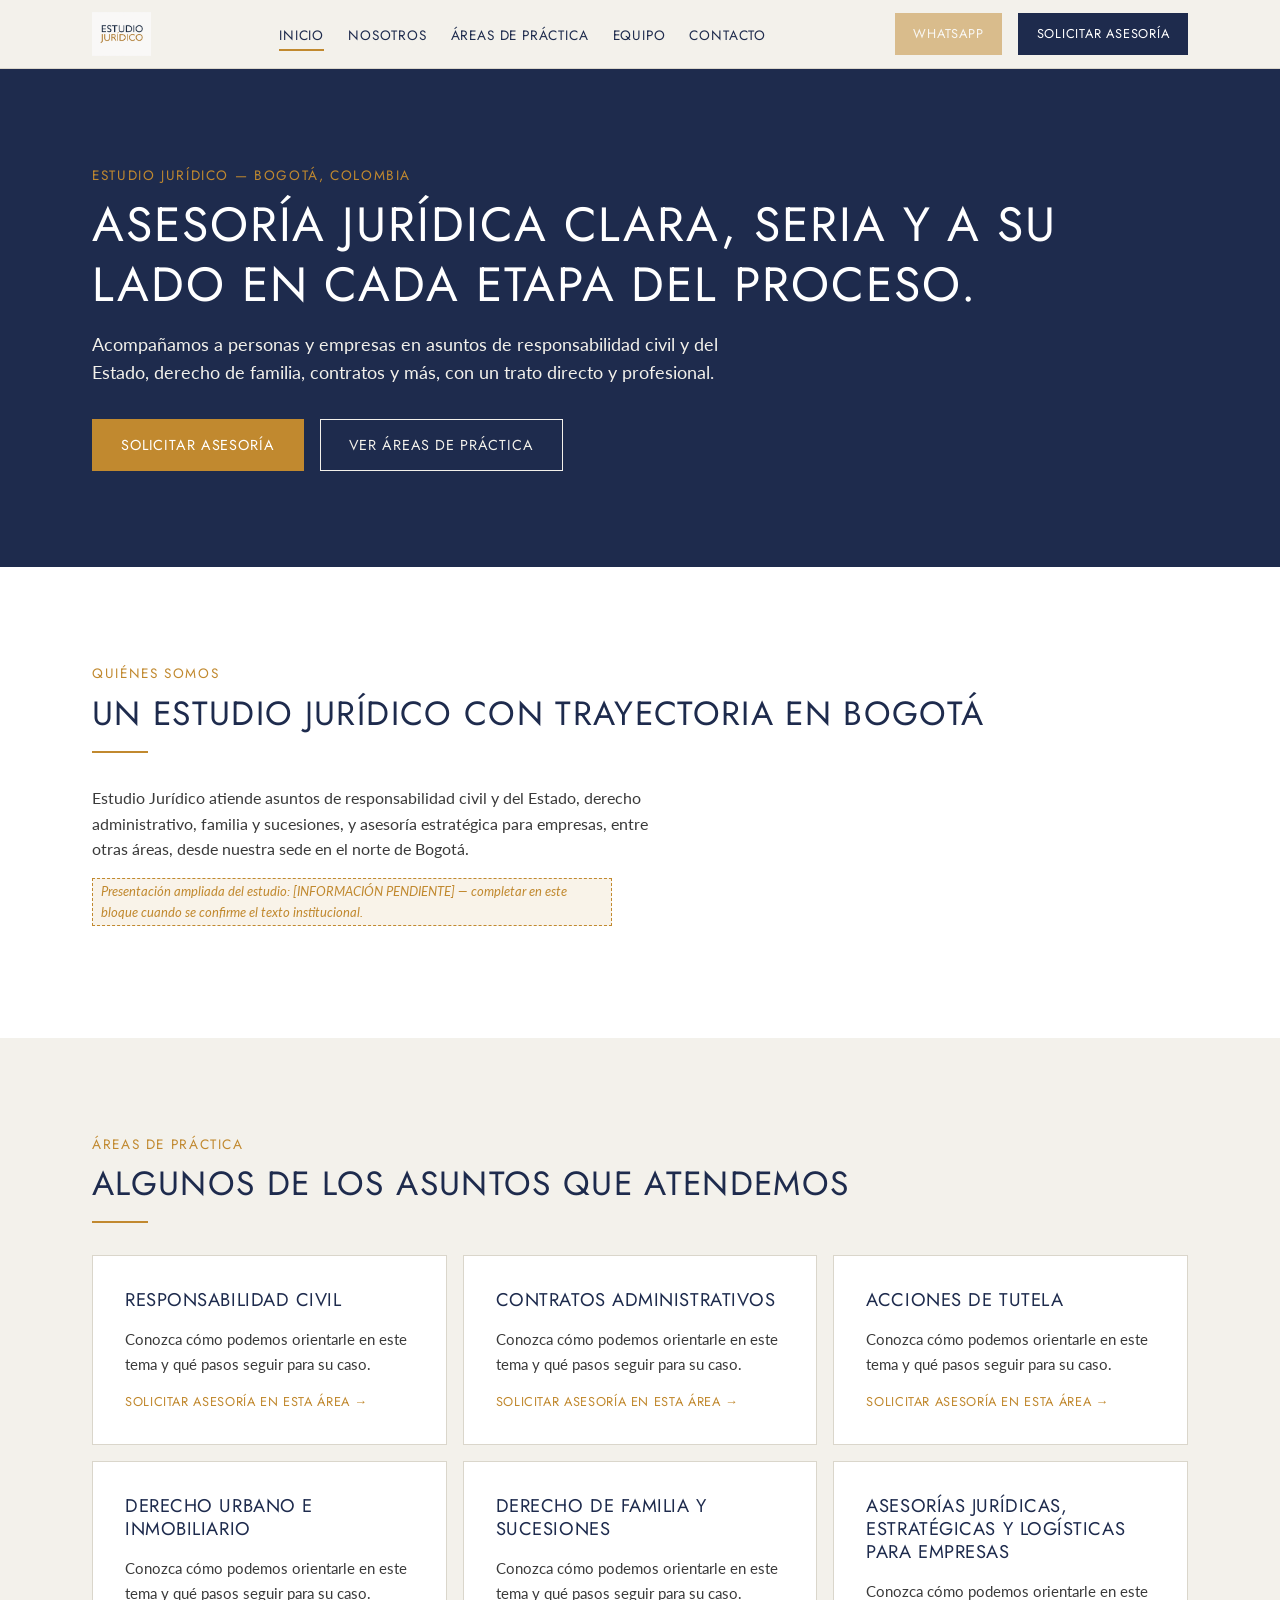
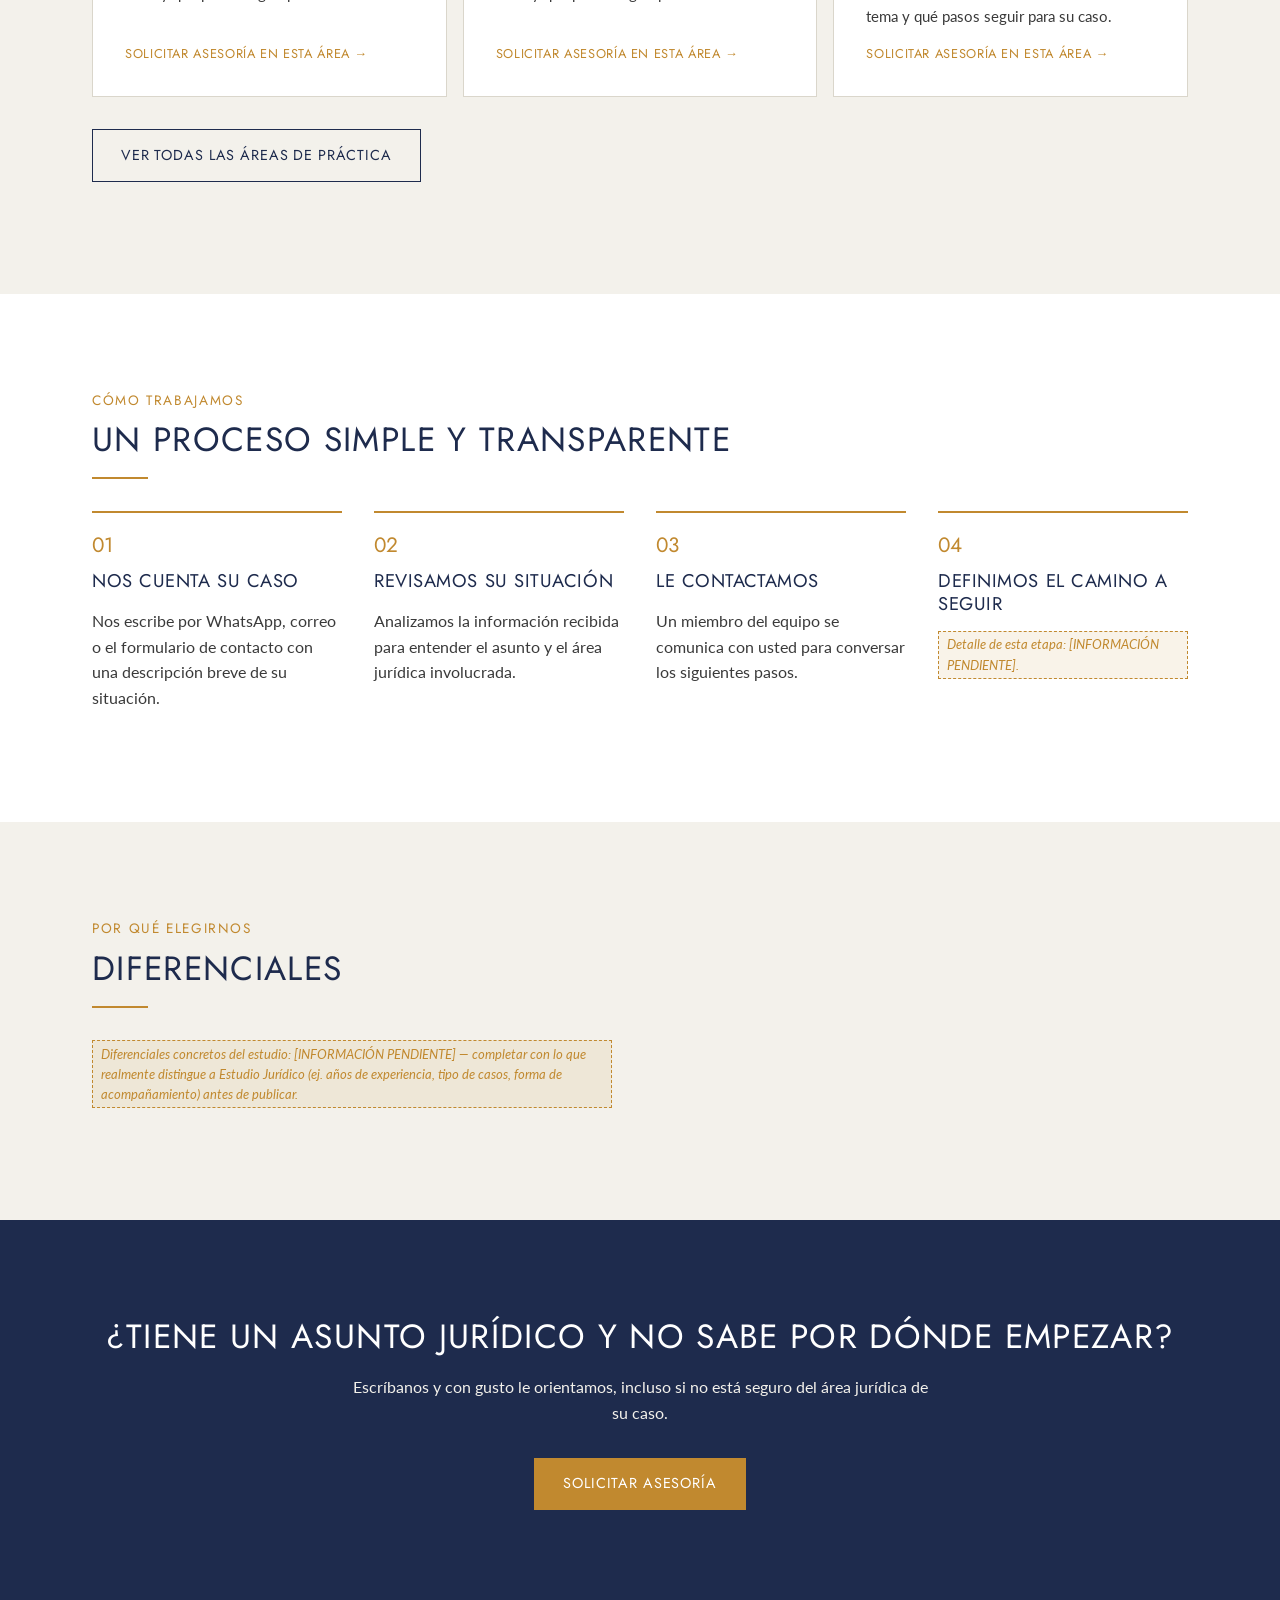
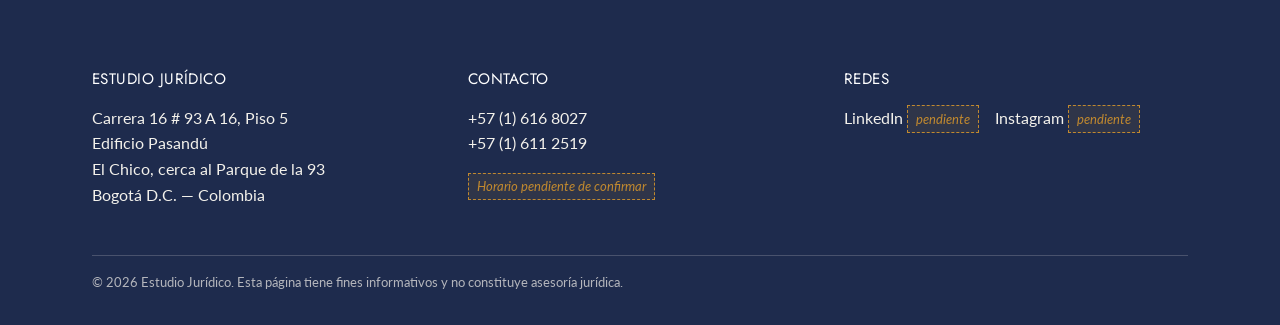
==== index.html @ 2af4c254 "Add files via upload" ====
<!doctype html>
<html lang="es">
<head>
<meta charset="UTF-8">
<meta name="viewport" content="width=device-width, initial-scale=1">
<title>Estudio Jurídico — Asesoría jurídica en Bogotá</title>
<meta name="description" content="Estudio Jurídico: asesoría jurídica seria y cercana en Bogotá. Daños y perjuicios, responsabilidad civil y del Estado, derecho de familia, contratos, tutelas y más.">
<link rel="icon" type="image/svg+xml" href="assets/img/favicon.svg">
<link rel="preconnect" href="https://fonts.googleapis.com">
<link rel="preconnect" href="https://fonts.gstatic.com" crossorigin>
<link href="https://fonts.googleapis.com/css2?family=Jost:wght@400;500&family=Lato:wght@400;700&display=swap" rel="stylesheet">
<link rel="stylesheet" href="css/styles.css">
</head>
<body>

<header id="site-header" class="site-header"></header>

<main>

  <section class="hero">
    <div class="container">
      <span class="eyebrow">Estudio Jurídico — Bogotá, Colombia</span>
      <h1>Asesoría jurídica clara, seria y a su lado en cada etapa del proceso.</h1>
      <p>Acompañamos a personas y empresas en asuntos de responsabilidad civil y del Estado, derecho de familia, contratos y más, con un trato directo y profesional.</p>
      <div class="hero-acciones">
        <a class="btn btn-ocre" href="contacto.html">Solicitar asesoría</a>
        <a class="btn btn-secundario" style="border-color:var(--marfil); color:var(--marfil);" href="areas-de-practica.html">Ver áreas de práctica</a>
      </div>
    </div>
  </section>

  <section class="section-blanco">
    <div class="container">
      <span class="eyebrow">Quiénes somos</span>
      <h2>Un estudio jurídico con trayectoria en Bogotá</h2>
      <hr class="rule">
      <p>Estudio Jurídico atiende asuntos de responsabilidad civil y del Estado, derecho administrativo, familia y sucesiones, y asesoría estratégica para empresas, entre otras áreas, desde nuestra sede en el norte de Bogotá.</p>
      <p class="pendiente">Presentación ampliada del estudio: [INFORMACIÓN PENDIENTE] — completar en este bloque cuando se confirme el texto institucional.</p>
    </div>
  </section>

  <section class="section-marfil">
    <div class="container">
      <span class="eyebrow">Áreas de práctica</span>
      <h2>Algunos de los asuntos que atendemos</h2>
      <hr class="rule">
      <div class="grid-areas" id="areas-destacadas-grid"></div>
      <p class="mt-md"><a class="btn btn-secundario" href="areas-de-practica.html">Ver todas las áreas de práctica</a></p>
    </div>
  </section>

  <section class="section-blanco">
    <div class="container">
      <span class="eyebrow">Cómo trabajamos</span>
      <h2>Un proceso simple y transparente</h2>
      <hr class="rule">
      <div class="pasos">
        <div class="paso">
          <span class="paso-numero">01</span>
          <h3>Nos cuenta su caso</h3>
          <p>Nos escribe por WhatsApp, correo o el formulario de contacto con una descripción breve de su situación.</p>
        </div>
        <div class="paso">
          <span class="paso-numero">02</span>
          <h3>Revisamos su situación</h3>
          <p>Analizamos la información recibida para entender el asunto y el área jurídica involucrada.</p>
        </div>
        <div class="paso">
          <span class="paso-numero">03</span>
          <h3>Le contactamos</h3>
          <p>Un miembro del equipo se comunica con usted para conversar los siguientes pasos.</p>
        </div>
        <div class="paso">
          <span class="paso-numero">04</span>
          <h3>Definimos el camino a seguir</h3>
          <p class="pendiente">Detalle de esta etapa: [INFORMACIÓN PENDIENTE].</p>
        </div>
      </div>
    </div>
  </section>

  <section class="section-marfil">
    <div class="container">
      <span class="eyebrow">Por qué elegirnos</span>
      <h2>Diferenciales</h2>
      <hr class="rule">
      <p class="pendiente">Diferenciales concretos del estudio: [INFORMACIÓN PENDIENTE] — completar con lo que realmente distingue a Estudio Jurídico (ej. años de experiencia, tipo de casos, forma de acompañamiento) antes de publicar.</p>
    </div>
  </section>

  <section class="section-navy utilidad-centro">
    <div class="container">
      <h2>¿Tiene un asunto jurídico y no sabe por dónde empezar?</h2>
      <p style="margin:0 auto var(--space-md);">Escríbanos y con gusto le orientamos, incluso si no está seguro del área jurídica de su caso.</p>
      <a class="btn btn-ocre" href="contacto.html">Solicitar asesoría</a>
    </div>
  </section>

</main>

<footer id="site-footer" class="site-footer"></footer>
<div id="whatsapp-flotante"></div>

<script src="js/data/site.js"></script>
<script src="js/data/areas.js"></script>
<script src="js/data/equipo.js"></script>
<script src="js/data/contacto.js"></script>
<script src="js/main.js"></script>
</body>
</html>
---- css/styles.css ----
/* Estudio Jurídico — sistema de estilos v1 */

:root {
  --navy: #1E2B4D;
  --ocre: #C1892F;
  --marfil: #F3F1EB;
  --blanco: #FFFFFF;
  --gris-texto: #3A3A3A;
  --gris-borde: #DAD6CB;

  --fuente-titulos: 'Jost', 'Century Gothic', sans-serif;
  --fuente-cuerpo: 'Lato', 'Segoe UI', sans-serif;

  --max-width: 1160px;
  --space-xs: 0.5rem;
  --space-sm: 1rem;
  --space-md: 2rem;
  --space-lg: 4rem;
  --space-xl: 6rem;
}

* {
  box-sizing: border-box;
}

html {
  scroll-behavior: smooth;
}

body {
  margin: 0;
  background: var(--marfil);
  color: var(--gris-texto);
  font-family: var(--fuente-cuerpo);
  font-size: 1rem;
  line-height: 1.6;
  -webkit-font-smoothing: antialiased;
}

img {
  max-width: 100%;
  display: block;
}

a {
  color: inherit;
}

h1, h2, h3, h4 {
  font-family: var(--fuente-titulos);
  font-weight: 400;
  color: var(--navy);
  text-transform: uppercase;
  letter-spacing: 0.04em;
  line-height: 1.25;
  margin: 0 0 var(--space-sm);
}

h1 { font-size: clamp(1.9rem, 4vw, 3rem); }
h2 { font-size: clamp(1.5rem, 3vw, 2.1rem); }
h3 { font-size: 1.15rem; letter-spacing: 0.03em; }

p {
  margin: 0 0 var(--space-sm);
  max-width: 65ch;
}

.container {
  max-width: var(--max-width);
  margin: 0 auto;
  padding: 0 var(--space-md);
}

section {
  padding: var(--space-xl) 0;
}

.section-marfil { background: var(--marfil); }
.section-blanco { background: var(--blanco); }
.section-navy {
  background: var(--navy);
  color: var(--marfil);
}
.section-navy h1, .section-navy h2, .section-navy h3 {
  color: var(--blanco);
}

.eyebrow {
  font-family: var(--fuente-titulos);
  text-transform: uppercase;
  letter-spacing: 0.12em;
  color: var(--ocre);
  font-size: 0.85rem;
  margin: 0 0 var(--space-xs);
  display: block;
}

.rule {
  width: 56px;
  height: 2px;
  background: var(--ocre);
  border: none;
  margin: var(--space-sm) 0 var(--space-md);
}

/* Botones */

.btn {
  display: inline-flex;
  align-items: center;
  justify-content: center;
  gap: 0.5rem;
  padding: 0.85rem 1.75rem;
  font-family: var(--fuente-titulos);
  text-transform: uppercase;
  letter-spacing: 0.06em;
  font-size: 0.9rem;
  text-decoration: none;
  border: 1px solid transparent;
  cursor: pointer;
  transition: background-color 0.15s ease, color 0.15s ease, border-color 0.15s ease;
}

.btn-primario {
  background: var(--navy);
  color: var(--blanco);
  border-color: var(--navy);
}
.btn-primario:hover { background: #16203a; }

.btn-secundario {
  background: transparent;
  color: var(--navy);
  border-color: var(--navy);
}
.btn-secundario:hover { background: var(--navy); color: var(--blanco); }

.btn-ocre {
  background: var(--ocre);
  color: var(--blanco);
  border-color: var(--ocre);
}
.btn-ocre:hover { background: #a8741f; }

.btn-whatsapp {
  background: var(--ocre);
  color: var(--blanco);
  border-color: var(--ocre);
}
.btn-whatsapp:hover { background: #a8741f; }

.btn[aria-disabled="true"] {
  opacity: 0.5;
  cursor: not-allowed;
  pointer-events: none;
}

.btn-block { width: 100%; }

.btn-compacto {
  padding: 0.6rem 1.1rem;
  font-size: 0.8rem;
}

/* Header */

.site-header {
  position: sticky;
  top: 0;
  z-index: 50;
  background: var(--marfil);
  border-bottom: 1px solid var(--gris-borde);
}

.site-header .container {
  display: flex;
  align-items: center;
  justify-content: space-between;
  padding-top: 0.75rem;
  padding-bottom: 0.75rem;
}

.site-header .logo-link {
  display: flex;
  align-items: center;
  flex-shrink: 0;
}

.site-header .logo-link img {
  height: 44px;
  width: auto;
}

.nav-desktop {
  display: none;
}

.nav-desktop ul {
  list-style: none;
  display: flex;
  gap: 1.5rem;
  margin: 0;
  padding: 0;
  white-space: nowrap;
}

.nav-desktop a {
  font-family: var(--fuente-titulos);
  text-transform: uppercase;
  font-size: 0.85rem;
  letter-spacing: 0.06em;
  text-decoration: none;
  color: var(--navy);
  padding-bottom: 4px;
  border-bottom: 2px solid transparent;
}

.nav-desktop a:hover,
.nav-desktop a[aria-current="page"] {
  border-bottom-color: var(--ocre);
}

.nav-actions {
  display: none;
  align-items: center;
  gap: var(--space-sm);
  flex-shrink: 0;
}

.nav-toggle {
  background: none;
  border: 1px solid var(--navy);
  padding: 0.5rem 0.7rem;
  cursor: pointer;
  line-height: 1;
}
.nav-toggle span,
.nav-toggle span::before,
.nav-toggle span::after {
  content: "";
  display: block;
  width: 20px;
  height: 2px;
  background: var(--navy);
  position: relative;
}
.nav-toggle span::before { top: -6px; }
.nav-toggle span::after { top: 4px; }

.nav-mobile {
  display: none;
  flex-direction: column;
  background: var(--marfil);
  border-top: 1px solid var(--gris-borde);
  border-bottom: 1px solid var(--gris-borde);
}
.nav-mobile.abierto { display: flex; }
.nav-mobile ul {
  list-style: none;
  margin: 0;
  padding: var(--space-sm) var(--space-md);
  display: flex;
  flex-direction: column;
  gap: var(--space-sm);
}
.nav-mobile a {
  font-family: var(--fuente-titulos);
  text-transform: uppercase;
  letter-spacing: 0.06em;
  text-decoration: none;
  color: var(--navy);
}

.nav-mobile a.btn-primario {
  color: var(--blanco);
}
.nav-mobile .nav-mobile-cta {
  padding: var(--space-sm) var(--space-md) var(--space-md);
}

@media (min-width: 900px) {
  .nav-desktop { display: block; }
  .nav-actions { display: flex; }
  .nav-toggle { display: none; }
  .nav-mobile { display: none !important; }
}

/* Hero */

.hero {
  background: var(--navy);
  color: var(--marfil);
  padding: var(--space-xl) 0;
}

.hero .eyebrow { color: var(--ocre); }
.hero h1 { color: var(--blanco); }
.hero p { color: var(--marfil); font-size: 1.1rem; }

.hero-acciones {
  display: flex;
  flex-wrap: wrap;
  gap: var(--space-sm);
  margin-top: var(--space-md);
}

/* Tarjetas de área */

.grid-areas {
  display: grid;
  grid-template-columns: 1fr;
  gap: var(--space-sm);
}

@media (min-width: 640px) {
  .grid-areas { grid-template-columns: repeat(2, 1fr); }
}
@media (min-width: 960px) {
  .grid-areas { grid-template-columns: repeat(3, 1fr); }
}

.tarjeta-area {
  background: var(--blanco);
  border: 1px solid var(--gris-borde);
  padding: var(--space-md);
  display: flex;
  flex-direction: column;
  gap: var(--space-sm);
  text-decoration: none;
  color: inherit;
}

.tarjeta-area h3 {
  margin: 0;
}

.tarjeta-area p {
  margin: 0;
  font-size: 0.95rem;
  color: var(--gris-texto);
}

.tarjeta-area .tarjeta-link {
  font-family: var(--fuente-titulos);
  text-transform: uppercase;
  font-size: 0.8rem;
  letter-spacing: 0.05em;
  color: var(--ocre);
  margin-top: auto;
}

/* Equipo */

.grid-equipo {
  display: grid;
  grid-template-columns: 1fr;
  gap: var(--space-md);
}

@media (min-width: 640px) {
  .grid-equipo { grid-template-columns: repeat(2, 1fr); }
}

.tarjeta-persona {
  background: var(--blanco);
  border: 1px solid var(--gris-borde);
  padding: var(--space-md);
  display: flex;
  flex-direction: column;
  gap: 0.35rem;
  align-items: flex-start;
}

.tarjeta-persona .foto-placeholder {
  width: 96px;
  height: 96px;
  background: var(--marfil);
  border: 1px solid var(--gris-borde);
  display: flex;
  align-items: center;
  justify-content: center;
  font-family: var(--fuente-titulos);
  color: var(--navy);
  margin-bottom: var(--space-sm);
}

.tarjeta-persona h3 {
  margin-bottom: 0.25rem;
}

.tarjeta-persona .cargo {
  font-size: 0.85rem;
  color: var(--ocre);
  text-transform: uppercase;
  letter-spacing: 0.05em;
  margin-bottom: var(--space-sm);
  display: block;
}

.tarjeta-persona a.correo {
  font-size: 0.9rem;
  word-break: break-all;
}

/* Pendiente marker */

.pendiente {
  display: inline-block;
  font-size: 0.8rem;
  font-family: var(--fuente-cuerpo);
  font-style: italic;
  color: var(--ocre);
  background: rgba(193, 137, 47, 0.1);
  border: 1px dashed var(--ocre);
  padding: 0.15rem 0.5rem;
}

/* Contraste del marcador "pendiente" sobre botones de color sólido */
.btn .pendiente {
  color: var(--blanco);
  background: rgba(255, 255, 255, 0.2);
  border-color: rgba(255, 255, 255, 0.7);
}

/* Listas con marca */

.lista-marcada {
  list-style: none;
  margin: 0;
  padding: 0;
}
.lista-marcada li {
  position: relative;
  padding-left: 1.4rem;
  margin-bottom: 0.6rem;
}
.lista-marcada li::before {
  content: "";
  position: absolute;
  left: 0;
  top: 0.5em;
  width: 8px;
  height: 2px;
  background: var(--ocre);
}

/* Pasos de forma de trabajo */

.pasos {
  display: grid;
  grid-template-columns: 1fr;
  gap: var(--space-md);
  counter-reset: paso;
}
@media (min-width: 760px) {
  .pasos { grid-template-columns: repeat(4, 1fr); }
}
.paso {
  border-top: 2px solid var(--ocre);
  padding-top: var(--space-sm);
}
.paso .paso-numero {
  font-family: var(--fuente-titulos);
  color: var(--ocre);
  font-size: 1.3rem;
  display: block;
  margin-bottom: 0.4rem;
}

/* Imagen de oficina */

.imagen-oficina {
  width: 100%;
  height: auto;
  border: 1px solid var(--gris-borde);
}

/* Contacto */

.contacto-grid {
  display: grid;
  grid-template-columns: 1fr;
  gap: var(--space-lg);
}
@media (min-width: 900px) {
  .contacto-grid { grid-template-columns: 1fr 1fr; }
}

.contacto-directo-lista {
  list-style: none;
  margin: 0 0 var(--space-md);
  padding: 0;
  display: flex;
  flex-direction: column;
  gap: var(--space-sm);
}

.contacto-directo-item {
  display: flex;
  flex-direction: column;
  border: 1px solid var(--gris-borde);
  background: var(--blanco);
  padding: var(--space-sm) var(--space-md);
}

.contacto-directo-item .label {
  font-family: var(--fuente-titulos);
  text-transform: uppercase;
  font-size: 0.75rem;
  letter-spacing: 0.06em;
  color: var(--ocre);
  margin-bottom: 0.25rem;
}

.contacto-directo-item a {
  text-decoration: none;
  font-size: 1rem;
}
.contacto-directo-item a:hover { text-decoration: underline; }

.aviso-legal {
  background: var(--blanco);
  border-left: 3px solid var(--ocre);
  padding: var(--space-sm) var(--space-md);
  font-size: 0.9rem;
  margin: var(--space-md) 0;
}

.aviso-horario {
  background: rgba(30, 43, 77, 0.06);
  border-left: 3px solid var(--navy);
  padding: var(--space-sm) var(--space-md);
  font-size: 0.9rem;
  margin-bottom: var(--space-md);
}

/* Formulario */

.form-campo {
  margin-bottom: var(--space-md);
  display: flex;
  flex-direction: column;
  gap: 0.4rem;
}

.form-campo label {
  font-family: var(--fuente-titulos);
  text-transform: uppercase;
  font-size: 0.8rem;
  letter-spacing: 0.05em;
  color: var(--navy);
}

.form-campo input,
.form-campo select,
.form-campo textarea {
  font-family: var(--fuente-cuerpo);
  font-size: 1rem;
  padding: 0.7rem 0.85rem;
  border: 1px solid var(--gris-borde);
  background: var(--blanco);
  color: var(--gris-texto);
}

.form-campo input:focus,
.form-campo select:focus,
.form-campo textarea:focus {
  outline: 2px solid var(--navy);
  outline-offset: 1px;
}

.form-campo textarea {
  resize: vertical;
  min-height: 110px;
}

.form-error {
  color: #a3312a;
  font-size: 0.85rem;
  display: none;
}
.form-campo.con-error input,
.form-campo.con-error select,
.form-campo.con-error textarea {
  border-color: #a3312a;
}
.form-campo.con-error .form-error {
  display: block;
}

.form-mensaje {
  padding: var(--space-sm) var(--space-md);
  border: 1px solid transparent;
  margin-top: var(--space-md);
  display: none;
}
.form-mensaje.visible { display: block; }
.form-mensaje.exito {
  background: rgba(30, 43, 77, 0.08);
  border-color: var(--navy);
}
.form-mensaje.error {
  background: rgba(163, 49, 42, 0.08);
  border-color: #a3312a;
}
.form-mensaje .form-mensaje-acciones {
  display: flex;
  flex-wrap: wrap;
  gap: var(--space-sm);
  margin-top: var(--space-sm);
}

/* Footer */

.site-footer {
  background: var(--navy);
  color: var(--marfil);
  padding: var(--space-lg) 0 var(--space-md);
}

.footer-grid {
  display: grid;
  grid-template-columns: 1fr;
  gap: var(--space-md);
  margin-bottom: var(--space-md);
}
@media (min-width: 760px) {
  .footer-grid { grid-template-columns: repeat(3, 1fr); }
}

.site-footer h3 {
  color: var(--blanco);
  font-size: 0.95rem;
}

.site-footer a {
  color: var(--marfil);
  text-decoration: none;
}
.site-footer a:hover { color: var(--ocre); }

.footer-redes {
  display: flex;
  gap: var(--space-sm);
  list-style: none;
  padding: 0;
  margin: 0;
}

.footer-legal {
  border-top: 1px solid rgba(243, 241, 235, 0.2);
  padding-top: var(--space-sm);
  font-size: 0.8rem;
  color: rgba(243, 241, 235, 0.7);
}

/* WhatsApp flotante */

.whatsapp-flotante {
  position: fixed;
  right: 1.25rem;
  bottom: 1.25rem;
  z-index: 60;
  background: var(--ocre);
  color: var(--blanco);
  width: 56px;
  height: 56px;
  display: flex;
  align-items: center;
  justify-content: center;
  text-decoration: none;
  border: 1px solid var(--ocre);
  box-shadow: 0 2px 6px rgba(0,0,0,0.15);
}

.utilidad-centro { text-align: center; }
.utilidad-centro p { margin-left: auto; margin-right: auto; }

.mt-md { margin-top: var(--space-md); }
.mb-0 { margin-bottom: 0; }
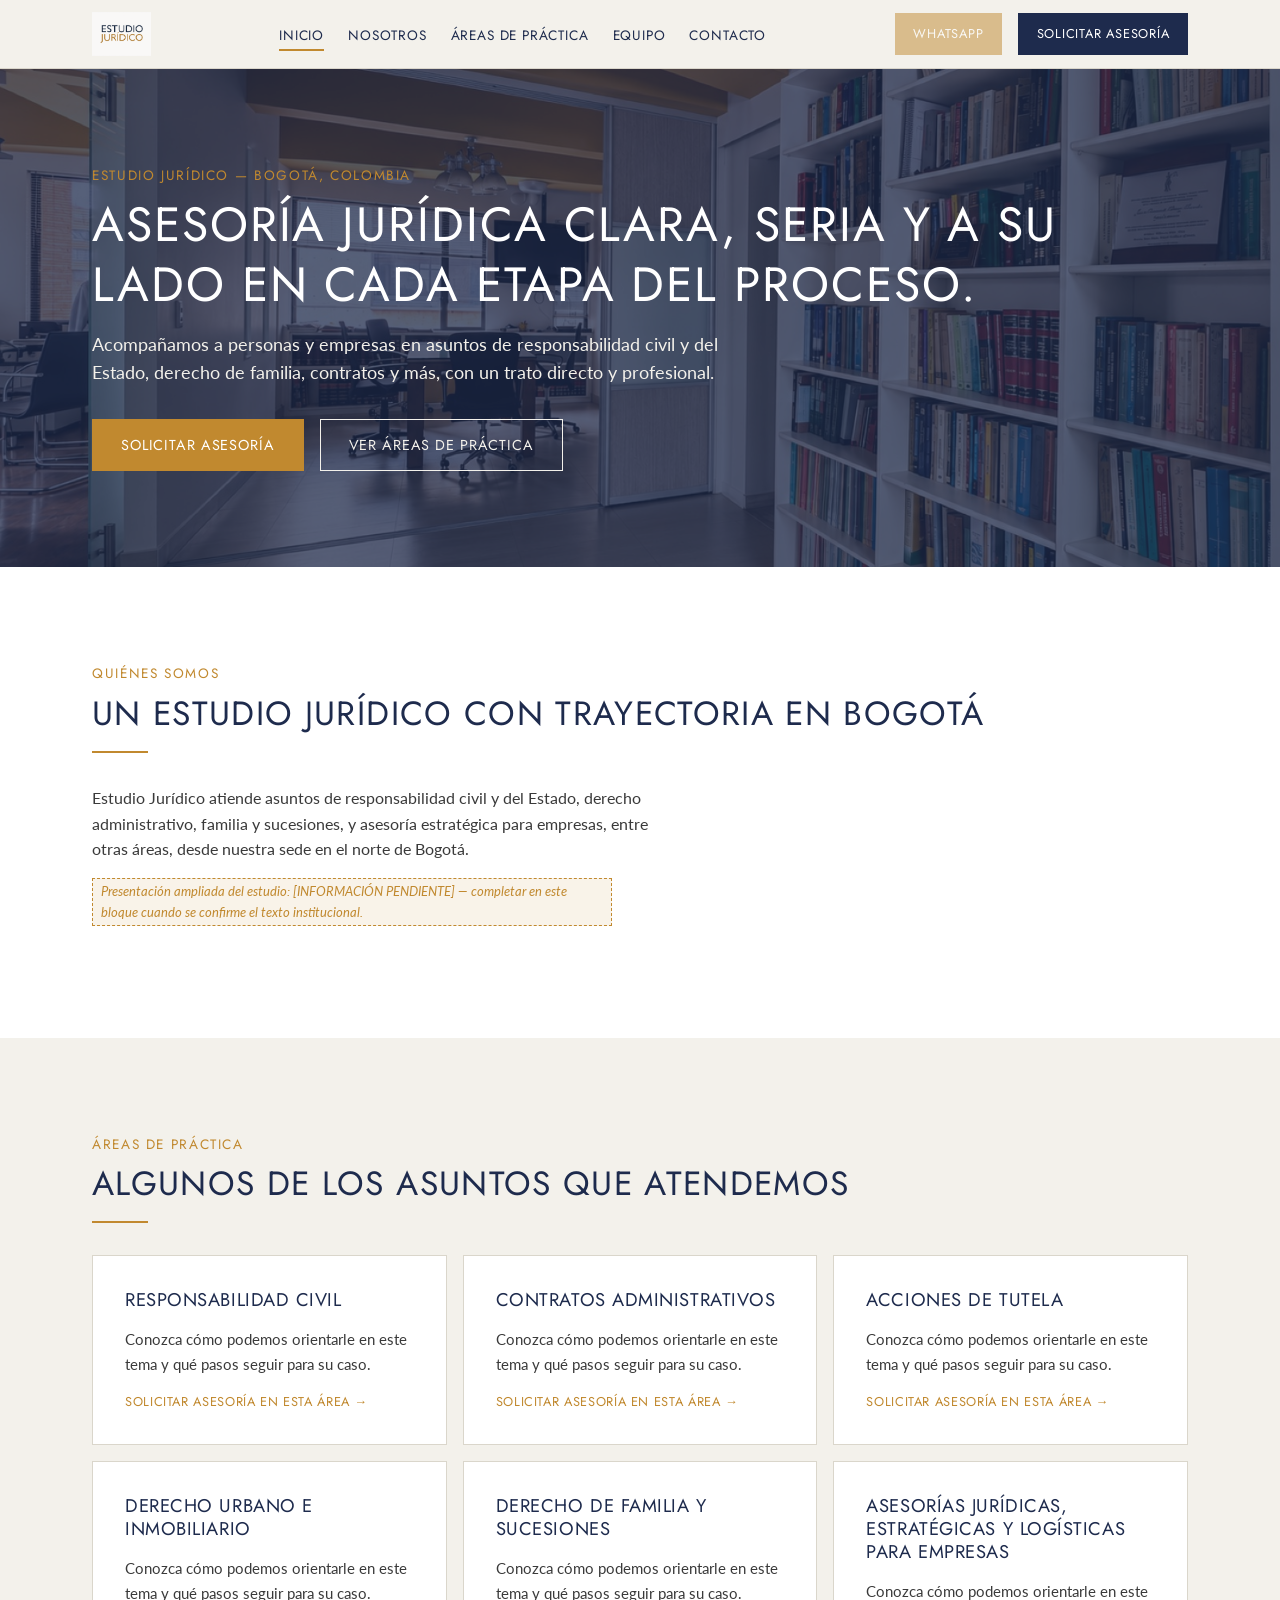
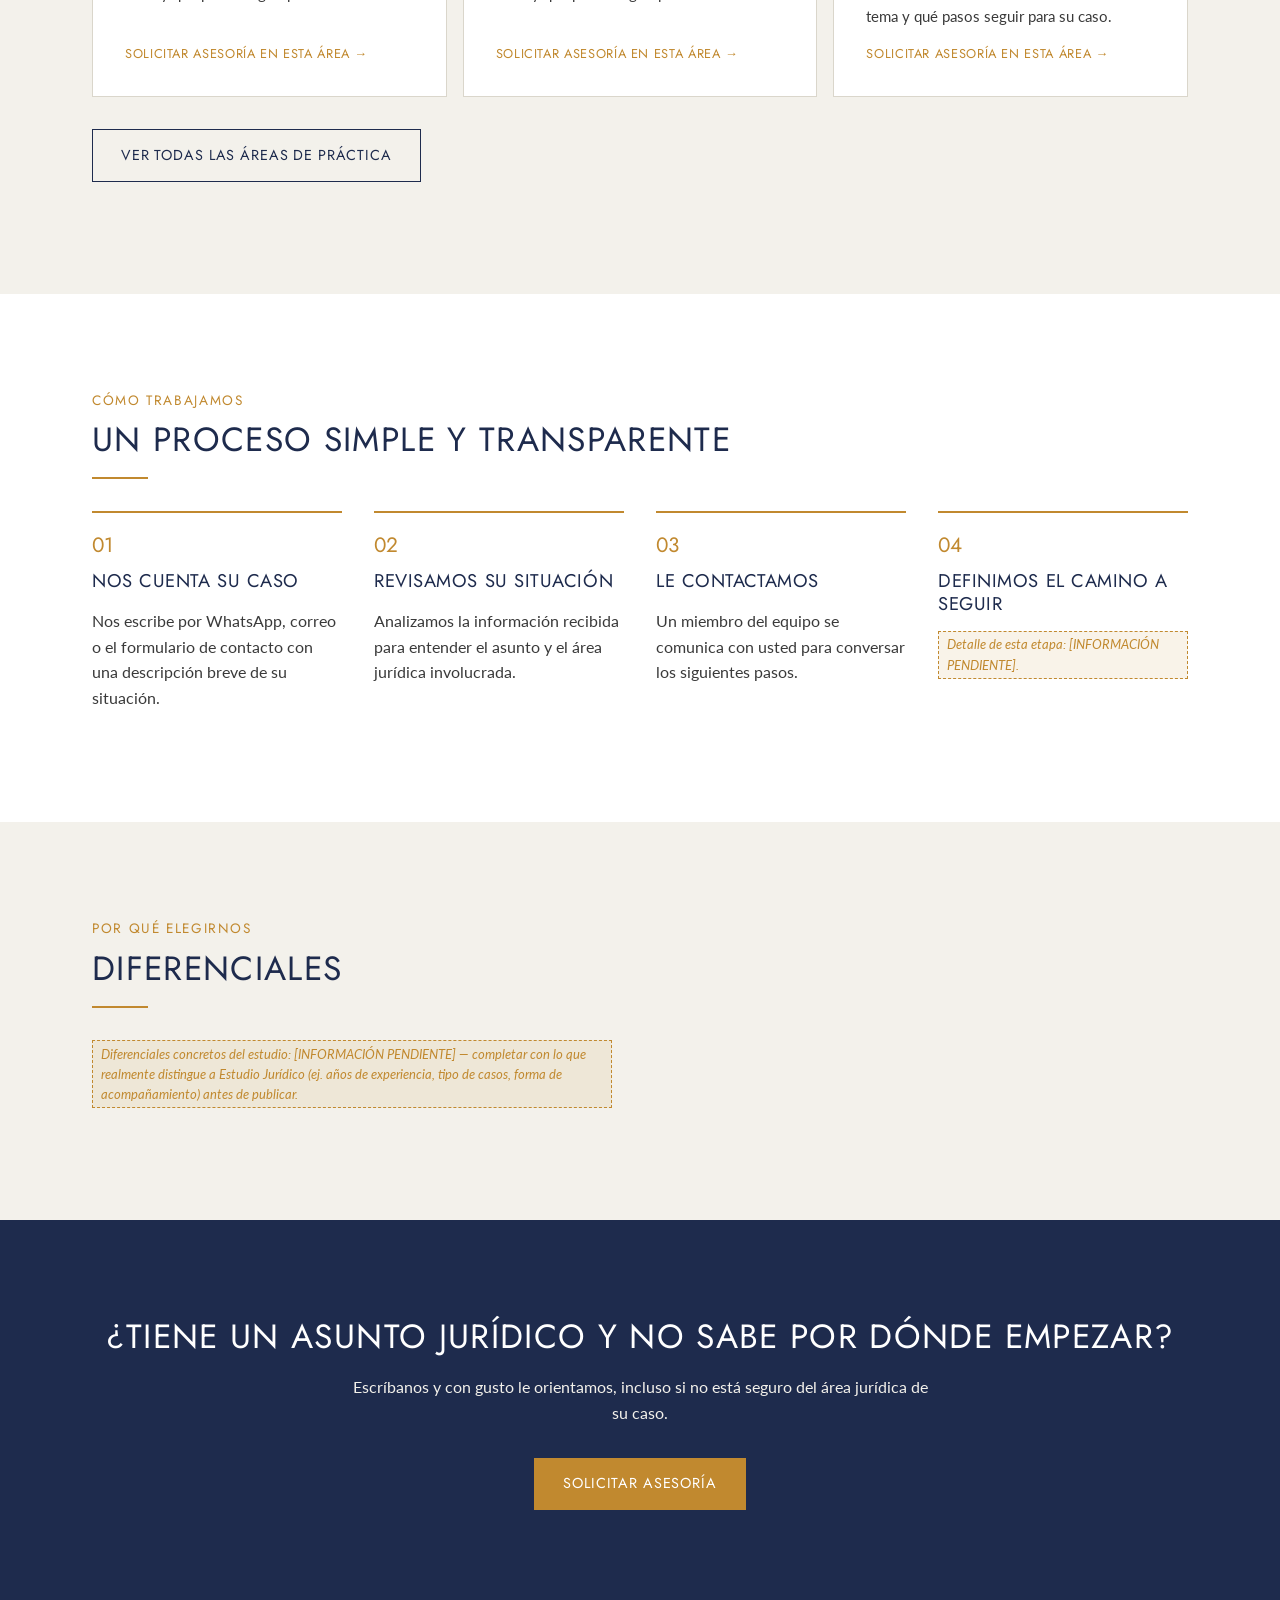
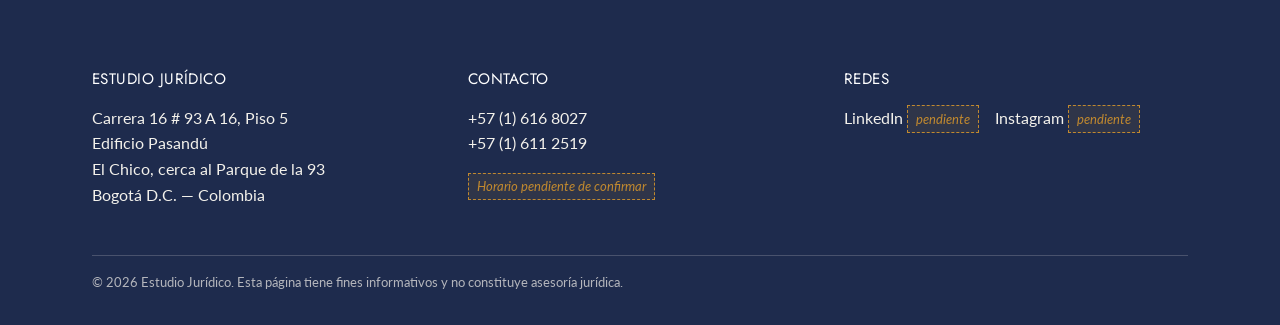
==== commit 275af4f3: "Add files via upload" ====
--- a/index.html
+++ b/index.html
@@ -18,6 +18,7 @@
 <main>
 
   <section class="hero">
+    <img src="assets/img/oficina.jpg" alt="" class="hero-imagen-fondo" aria-hidden="true">
     <div class="container">
       <span class="eyebrow">Estudio Jurídico — Bogotá, Colombia</span>
       <h1>Asesoría jurídica clara, seria y a su lado en cada etapa del proceso.</h1>
--- a/css/styles.css
+++ b/css/styles.css
@@ -288,9 +288,24 @@
 /* Hero */
 
 .hero {
+  position: relative;
   background: var(--navy);
   color: var(--marfil);
   padding: var(--space-xl) 0;
+  overflow: hidden;
+}
+
+.hero-imagen-fondo {
+  position: absolute;
+  inset: 0;
+  width: 100%;
+  height: 100%;
+  object-fit: cover;
+  opacity: 0.25;
+}
+
+.hero .container {
+  position: relative;
 }
 
 .hero .eyebrow { color: var(--ocre); }
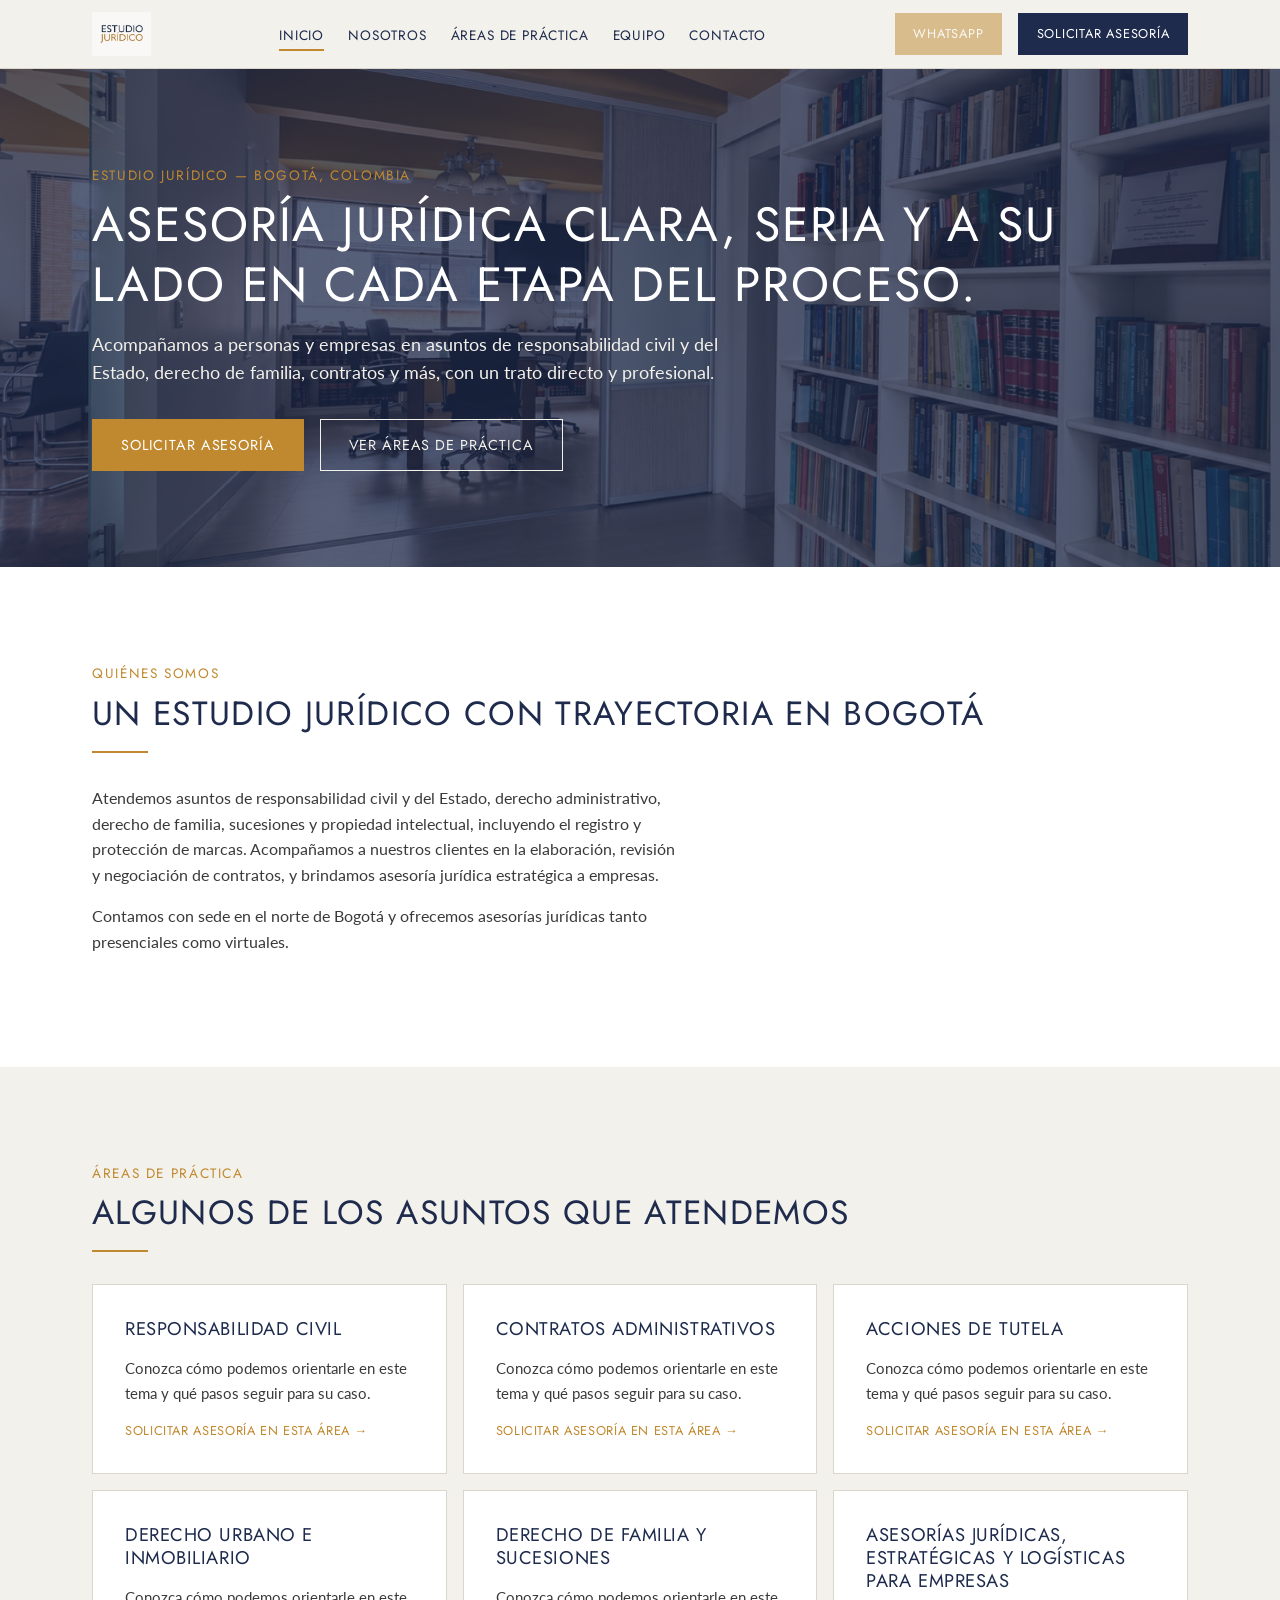
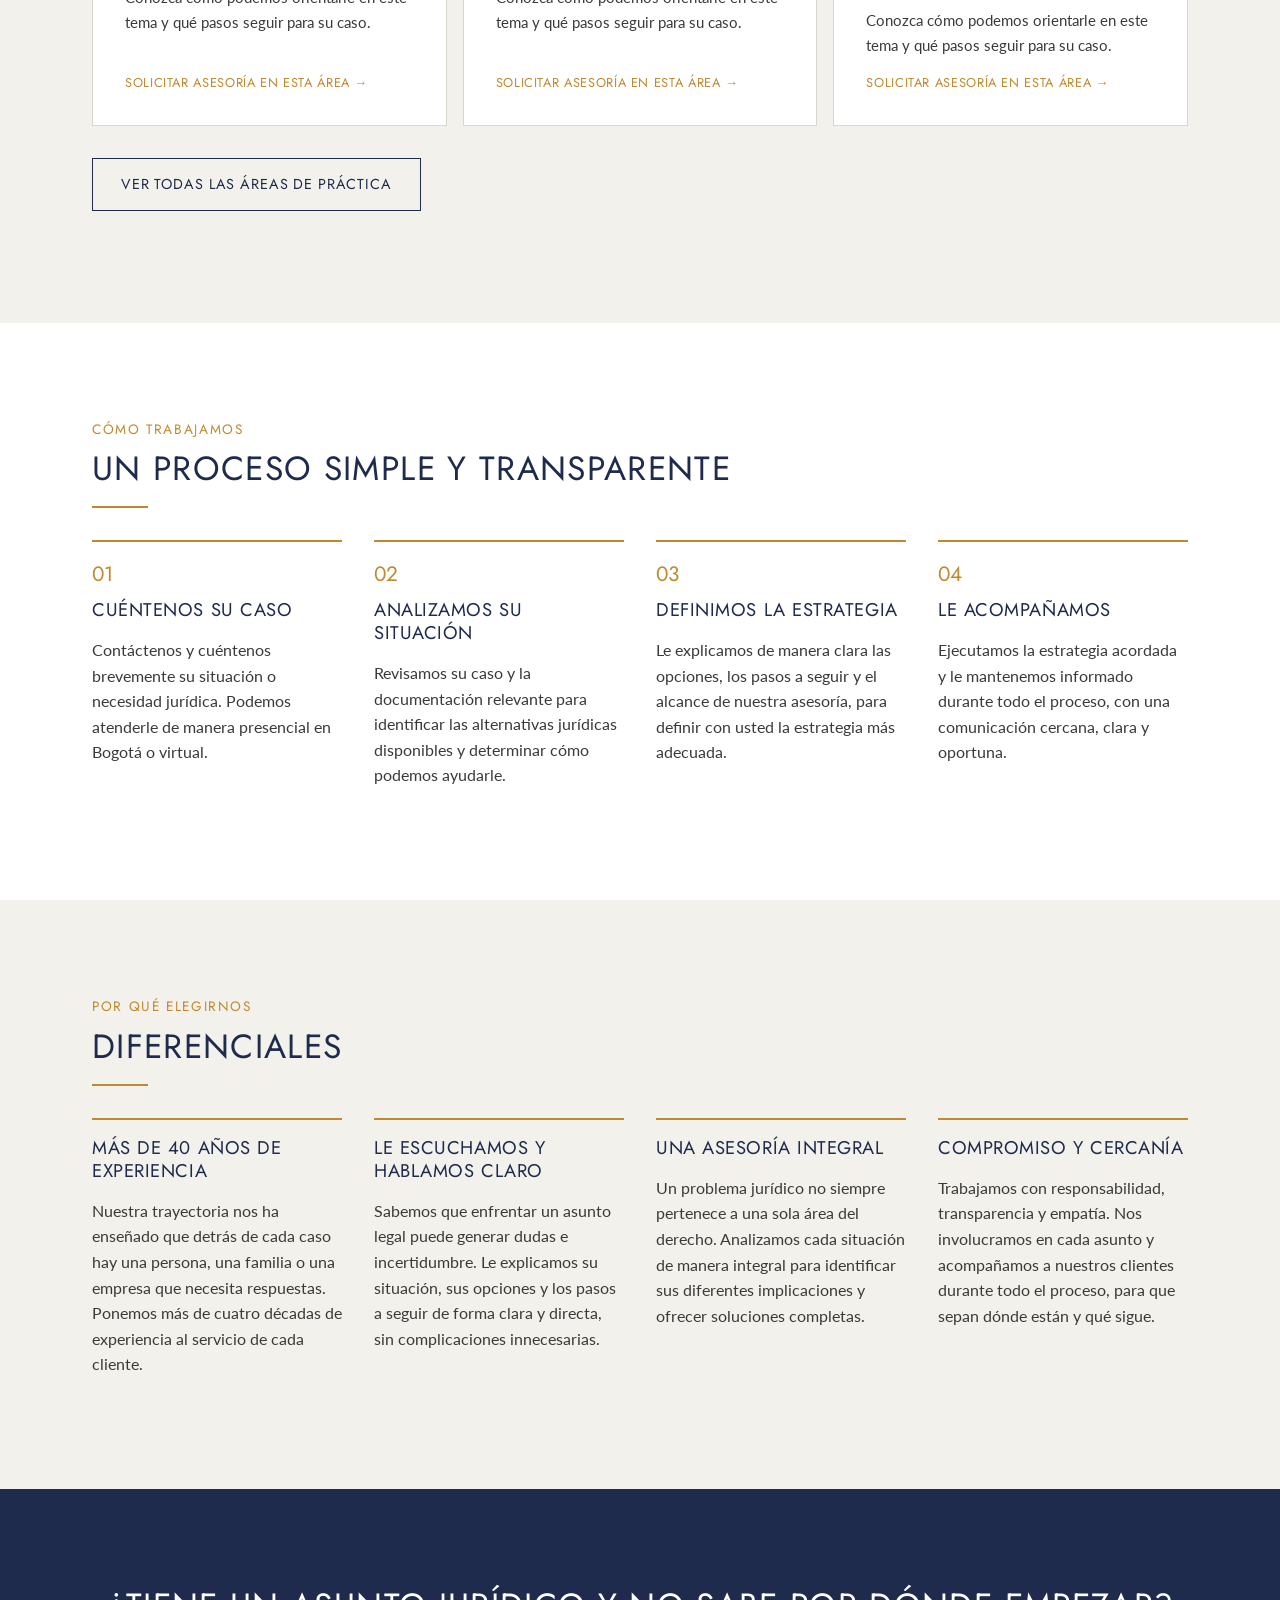
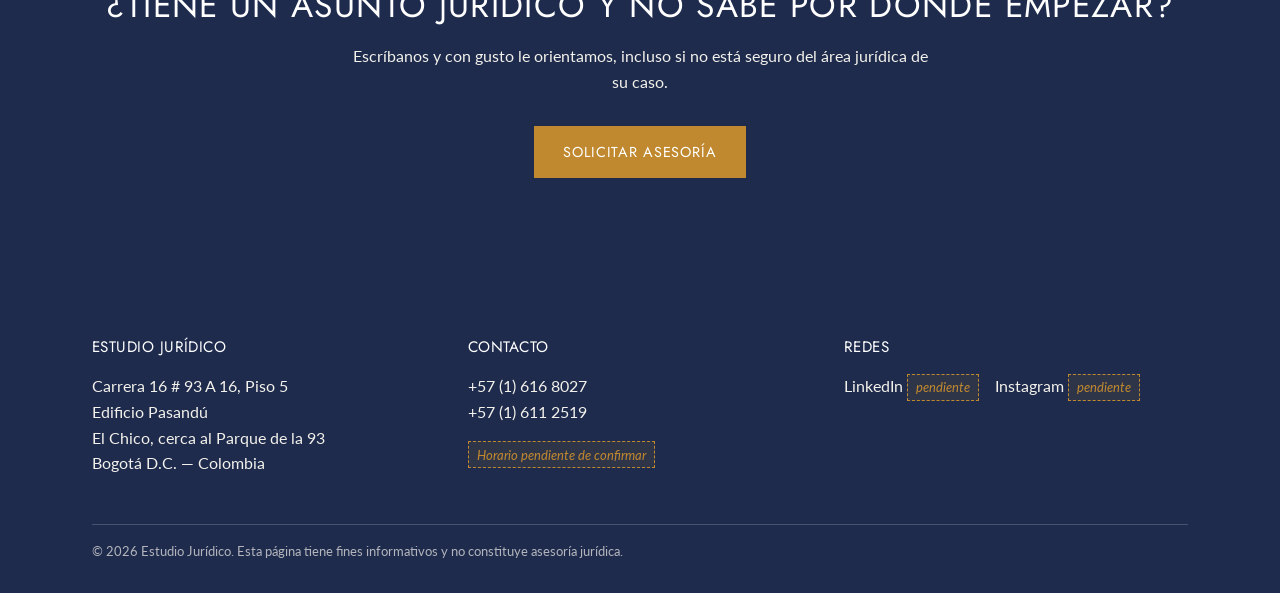
==== commit 3215f423: "Completar presentación, cómo trabajamos y diferenciales" ====
--- a/index.html
+++ b/index.html
@@ -35,8 +35,8 @@
       <span class="eyebrow">Quiénes somos</span>
       <h2>Un estudio jurídico con trayectoria en Bogotá</h2>
       <hr class="rule">
-      <p>Estudio Jurídico atiende asuntos de responsabilidad civil y del Estado, derecho administrativo, familia y sucesiones, y asesoría estratégica para empresas, entre otras áreas, desde nuestra sede en el norte de Bogotá.</p>
-      <p class="pendiente">Presentación ampliada del estudio: [INFORMACIÓN PENDIENTE] — completar en este bloque cuando se confirme el texto institucional.</p>
+      <p>Atendemos asuntos de responsabilidad civil y del Estado, derecho administrativo, derecho de familia, sucesiones y propiedad intelectual, incluyendo el registro y protección de marcas. Acompañamos a nuestros clientes en la elaboración, revisión y negociación de contratos, y brindamos asesoría jurídica estratégica a empresas.</p>
+      <p>Contamos con sede en el norte de Bogotá y ofrecemos asesorías jurídicas tanto presenciales como virtuales.</p>
     </div>
   </section>
 
@@ -58,23 +58,23 @@
       <div class="pasos">
         <div class="paso">
           <span class="paso-numero">01</span>
-          <h3>Nos cuenta su caso</h3>
-          <p>Nos escribe por WhatsApp, correo o el formulario de contacto con una descripción breve de su situación.</p>
+          <h3>Cuéntenos su caso</h3>
+          <p>Contáctenos y cuéntenos brevemente su situación o necesidad jurídica. Podemos atenderle de manera presencial en Bogotá o virtual.</p>
         </div>
         <div class="paso">
           <span class="paso-numero">02</span>
-          <h3>Revisamos su situación</h3>
-          <p>Analizamos la información recibida para entender el asunto y el área jurídica involucrada.</p>
+          <h3>Analizamos su situación</h3>
+          <p>Revisamos su caso y la documentación relevante para identificar las alternativas jurídicas disponibles y determinar cómo podemos ayudarle.</p>
         </div>
         <div class="paso">
           <span class="paso-numero">03</span>
-          <h3>Le contactamos</h3>
-          <p>Un miembro del equipo se comunica con usted para conversar los siguientes pasos.</p>
+          <h3>Definimos la estrategia</h3>
+          <p>Le explicamos de manera clara las opciones, los pasos a seguir y el alcance de nuestra asesoría, para definir con usted la estrategia más adecuada.</p>
         </div>
         <div class="paso">
           <span class="paso-numero">04</span>
-          <h3>Definimos el camino a seguir</h3>
-          <p class="pendiente">Detalle de esta etapa: [INFORMACIÓN PENDIENTE].</p>
+          <h3>Le acompañamos</h3>
+          <p>Ejecutamos la estrategia acordada y le mantenemos informado durante todo el proceso, con una comunicación cercana, clara y oportuna.</p>
         </div>
       </div>
     </div>
@@ -85,7 +85,24 @@
       <span class="eyebrow">Por qué elegirnos</span>
       <h2>Diferenciales</h2>
       <hr class="rule">
-      <p class="pendiente">Diferenciales concretos del estudio: [INFORMACIÓN PENDIENTE] — completar con lo que realmente distingue a Estudio Jurídico (ej. años de experiencia, tipo de casos, forma de acompañamiento) antes de publicar.</p>
+      <div class="pasos">
+        <div class="paso">
+          <h3>Más de 40 años de experiencia</h3>
+          <p>Nuestra trayectoria nos ha enseñado que detrás de cada caso hay una persona, una familia o una empresa que necesita respuestas. Ponemos más de cuatro décadas de experiencia al servicio de cada cliente.</p>
+        </div>
+        <div class="paso">
+          <h3>Le escuchamos y hablamos claro</h3>
+          <p>Sabemos que enfrentar un asunto legal puede generar dudas e incertidumbre. Le explicamos su situación, sus opciones y los pasos a seguir de forma clara y directa, sin complicaciones innecesarias.</p>
+        </div>
+        <div class="paso">
+          <h3>Una asesoría integral</h3>
+          <p>Un problema jurídico no siempre pertenece a una sola área del derecho. Analizamos cada situación de manera integral para identificar sus diferentes implicaciones y ofrecer soluciones completas.</p>
+        </div>
+        <div class="paso">
+          <h3>Compromiso y cercanía</h3>
+          <p>Trabajamos con responsabilidad, transparencia y empatía. Nos involucramos en cada asunto y acompañamos a nuestros clientes durante todo el proceso, para que sepan dónde están y qué sigue.</p>
+        </div>
+      </div>
     </div>
   </section>
 
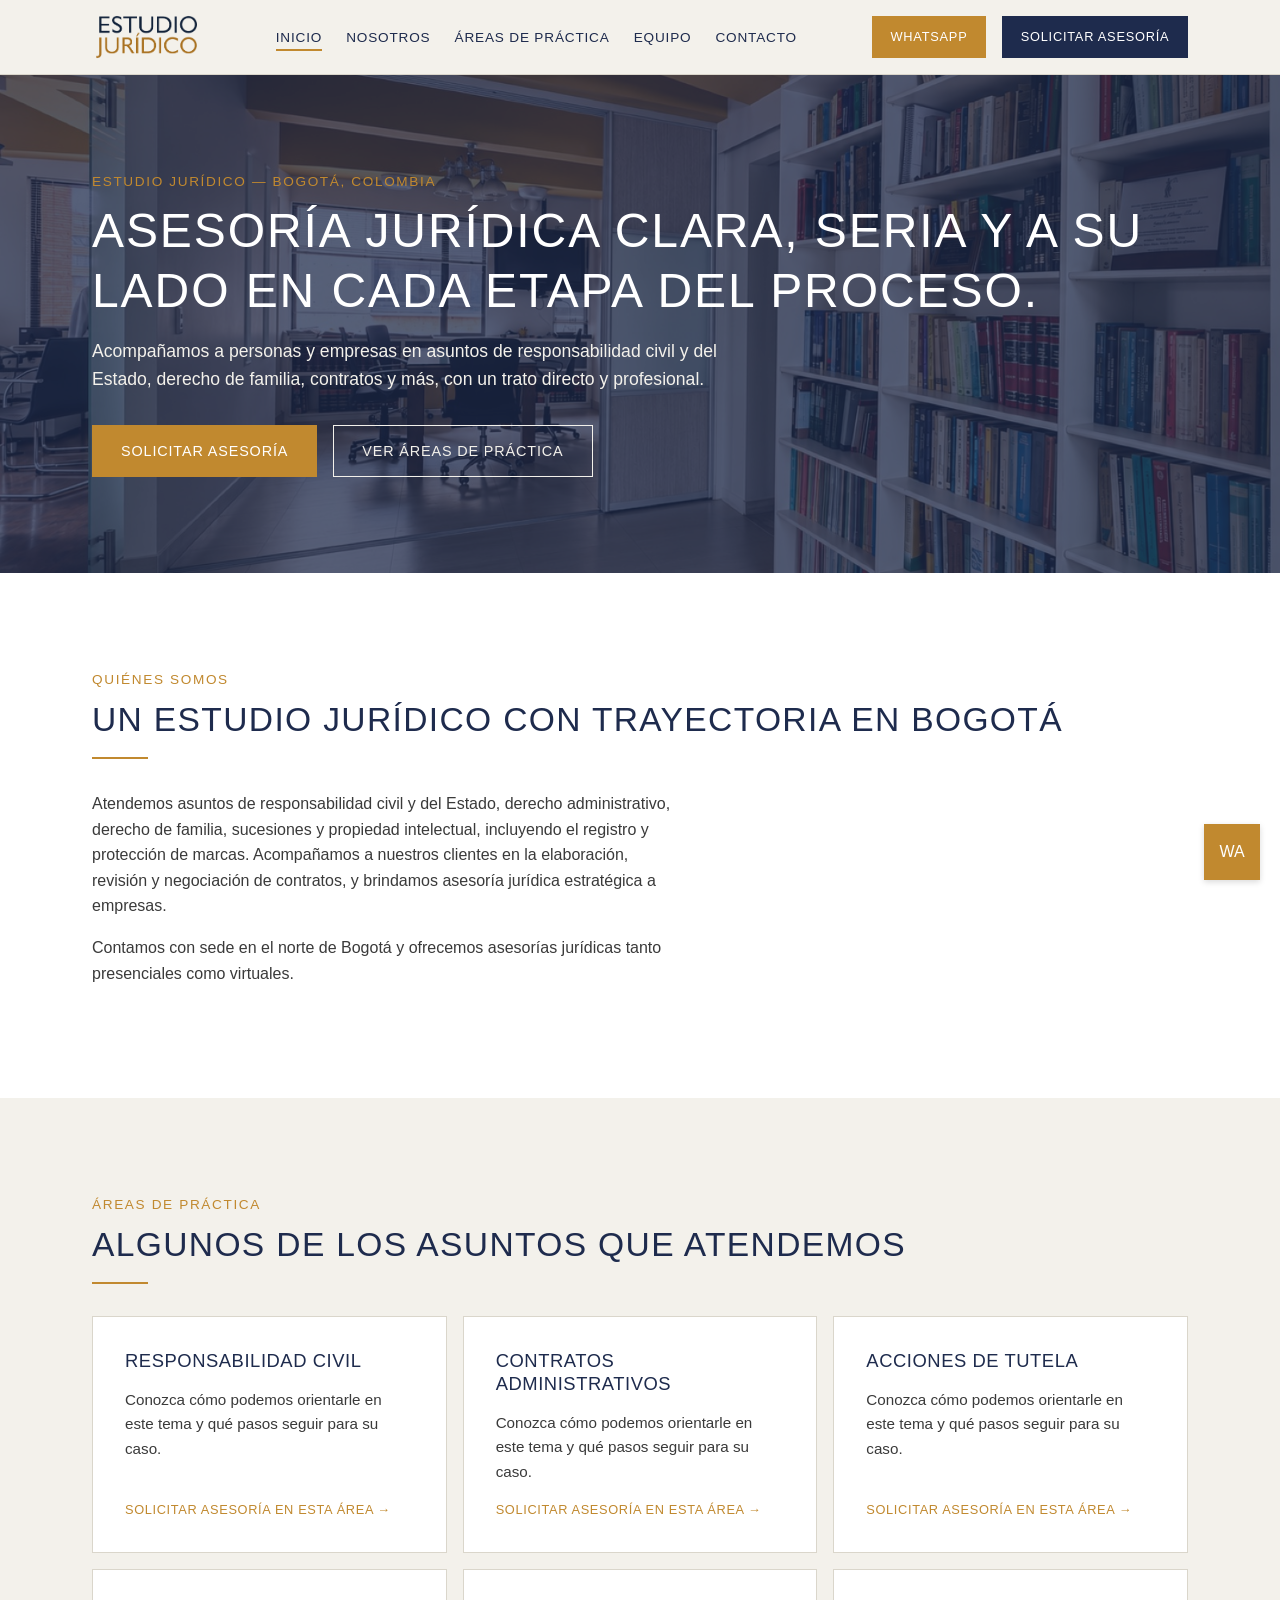
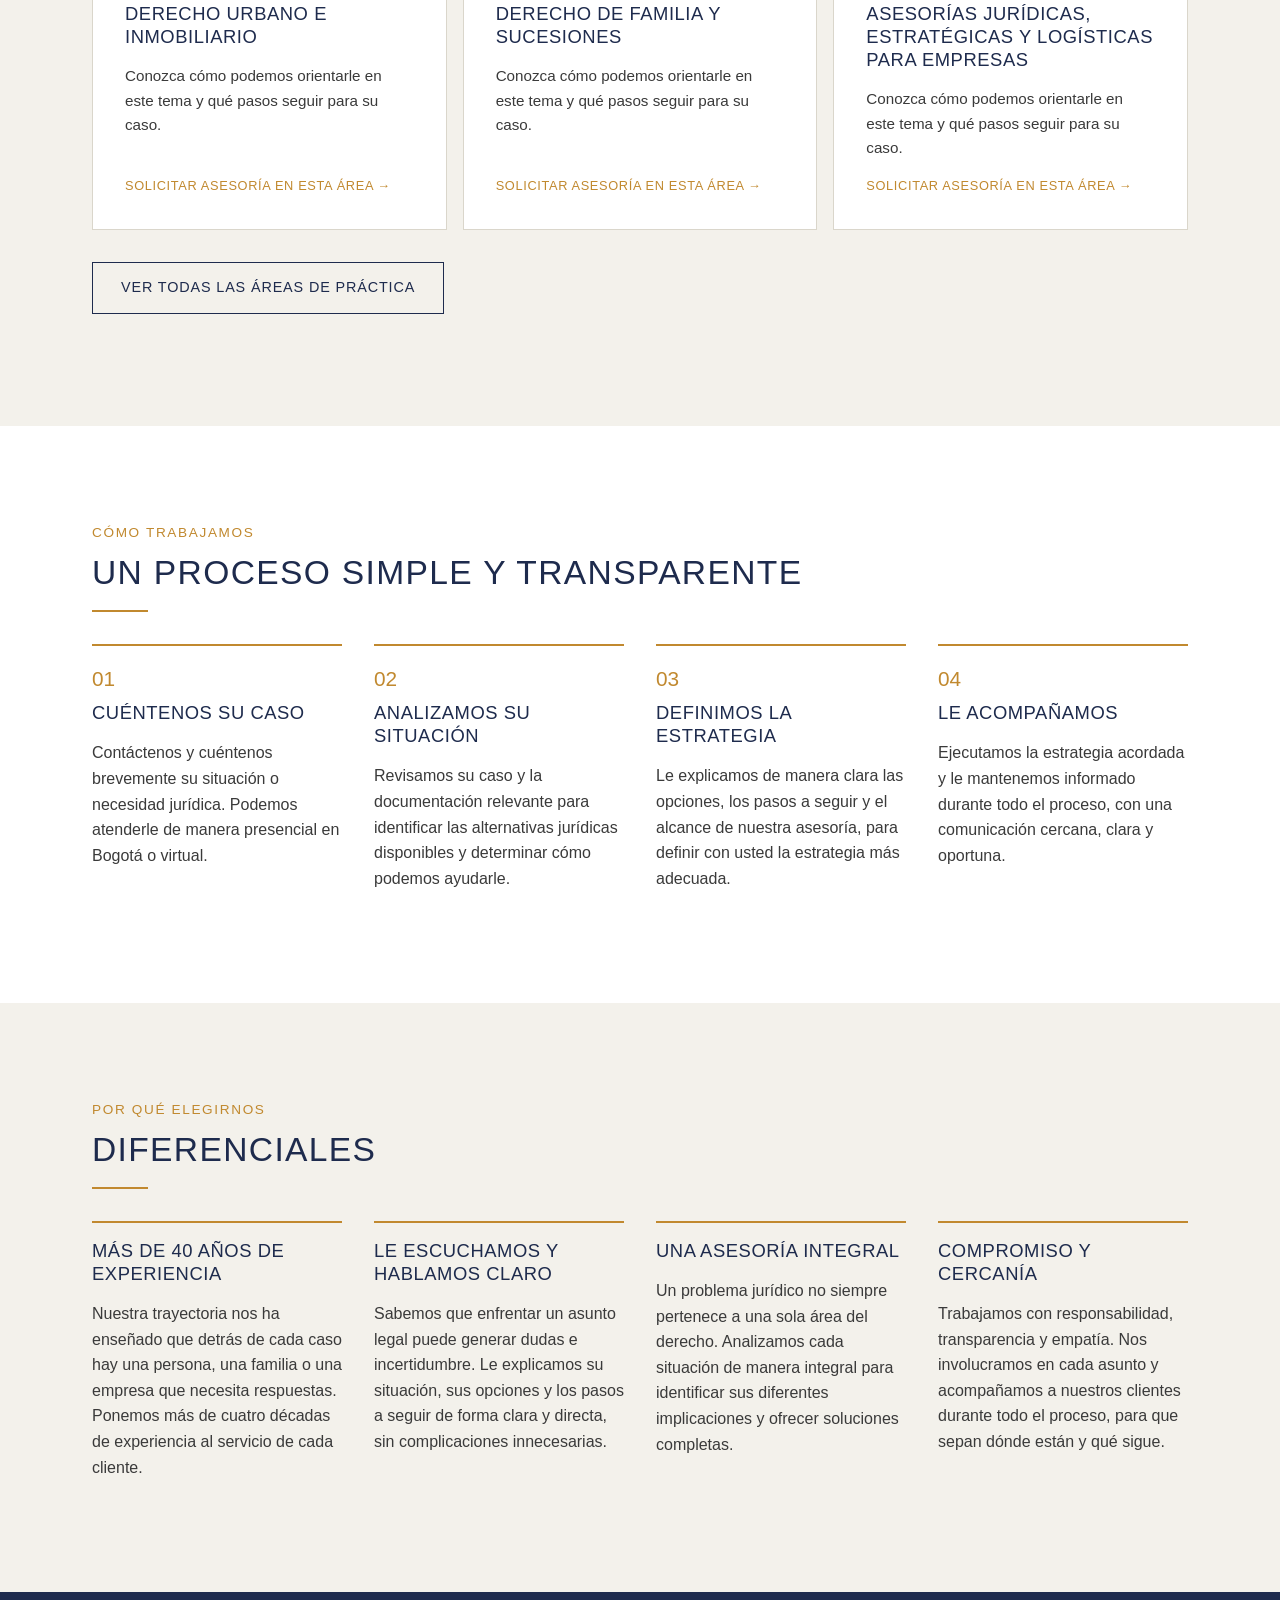
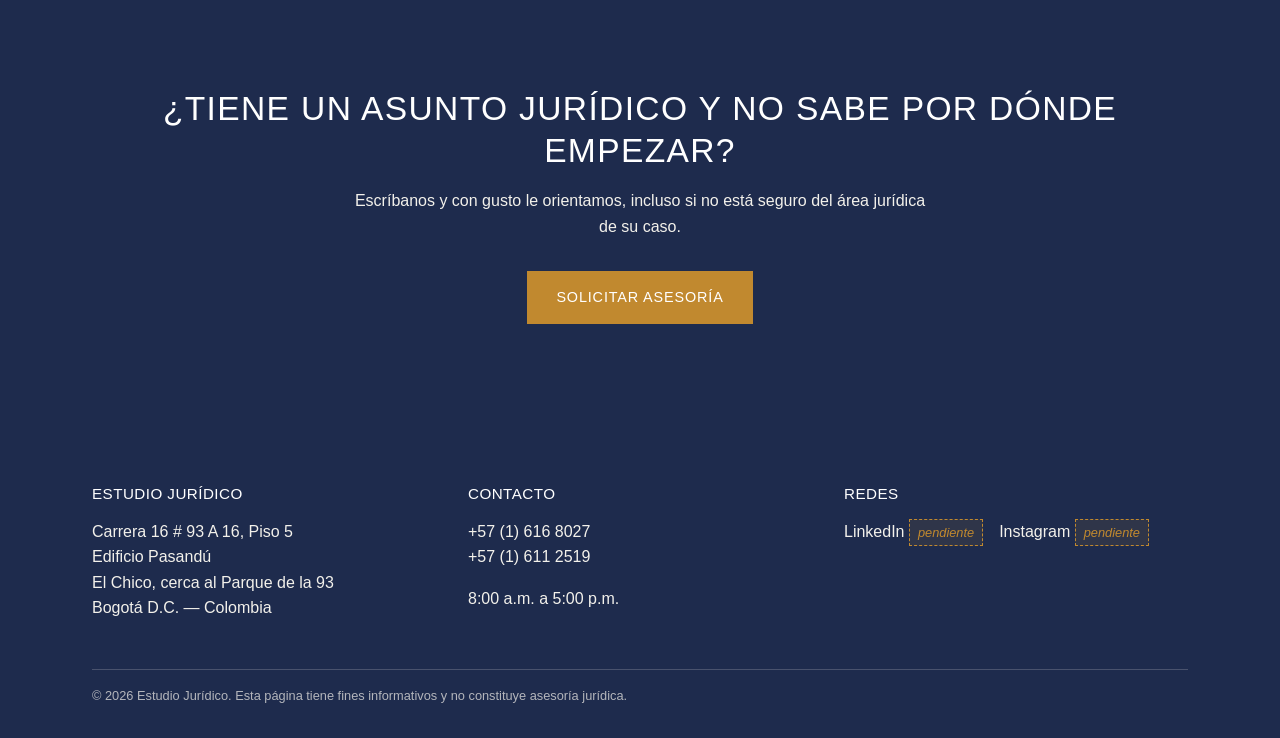
==== commit eac7bfd2: "Cambia tipografía del sitio a Palanquin (5 páginas)" ====
--- a/index.html
+++ b/index.html
@@ -8,7 +8,7 @@
 <link rel="icon" type="image/svg+xml" href="assets/img/favicon.svg">
 <link rel="preconnect" href="https://fonts.googleapis.com">
 <link rel="preconnect" href="https://fonts.gstatic.com" crossorigin>
-<link href="https://fonts.googleapis.com/css2?family=Jost:wght@400;500&family=Lato:wght@400;700&display=swap" rel="stylesheet">
+<link href="https://fonts.googleapis.com/css2?family=Palanquin:wght@400;500;700&family=Palanquin+Dark:wght@400;500;700&display=swap" rel="stylesheet">
 <link rel="stylesheet" href="css/styles.css">
 </head>
 <body>
--- a/css/styles.css
+++ b/css/styles.css
@@ -187,7 +187,7 @@
 }
 
 .site-header .logo-link img {
-  height: 44px;
+  height: 50px;
   width: auto;
 }
 
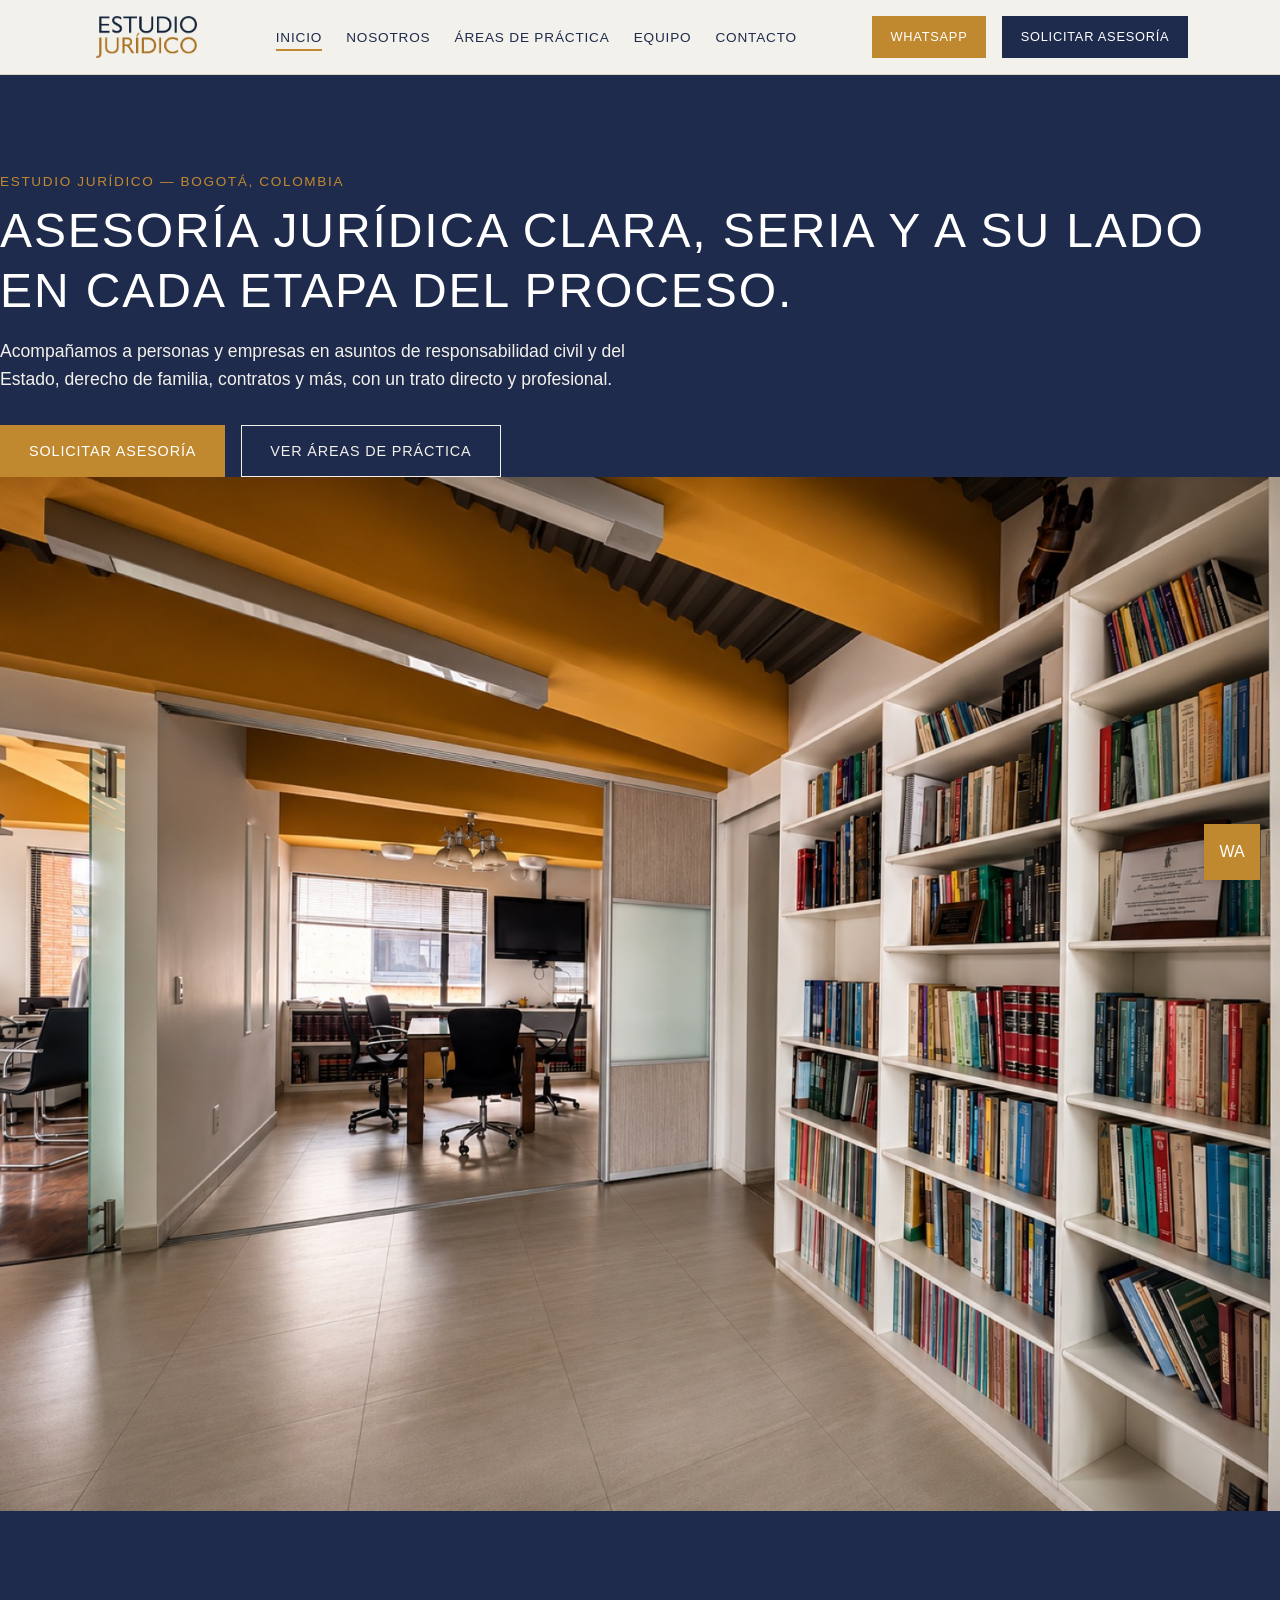
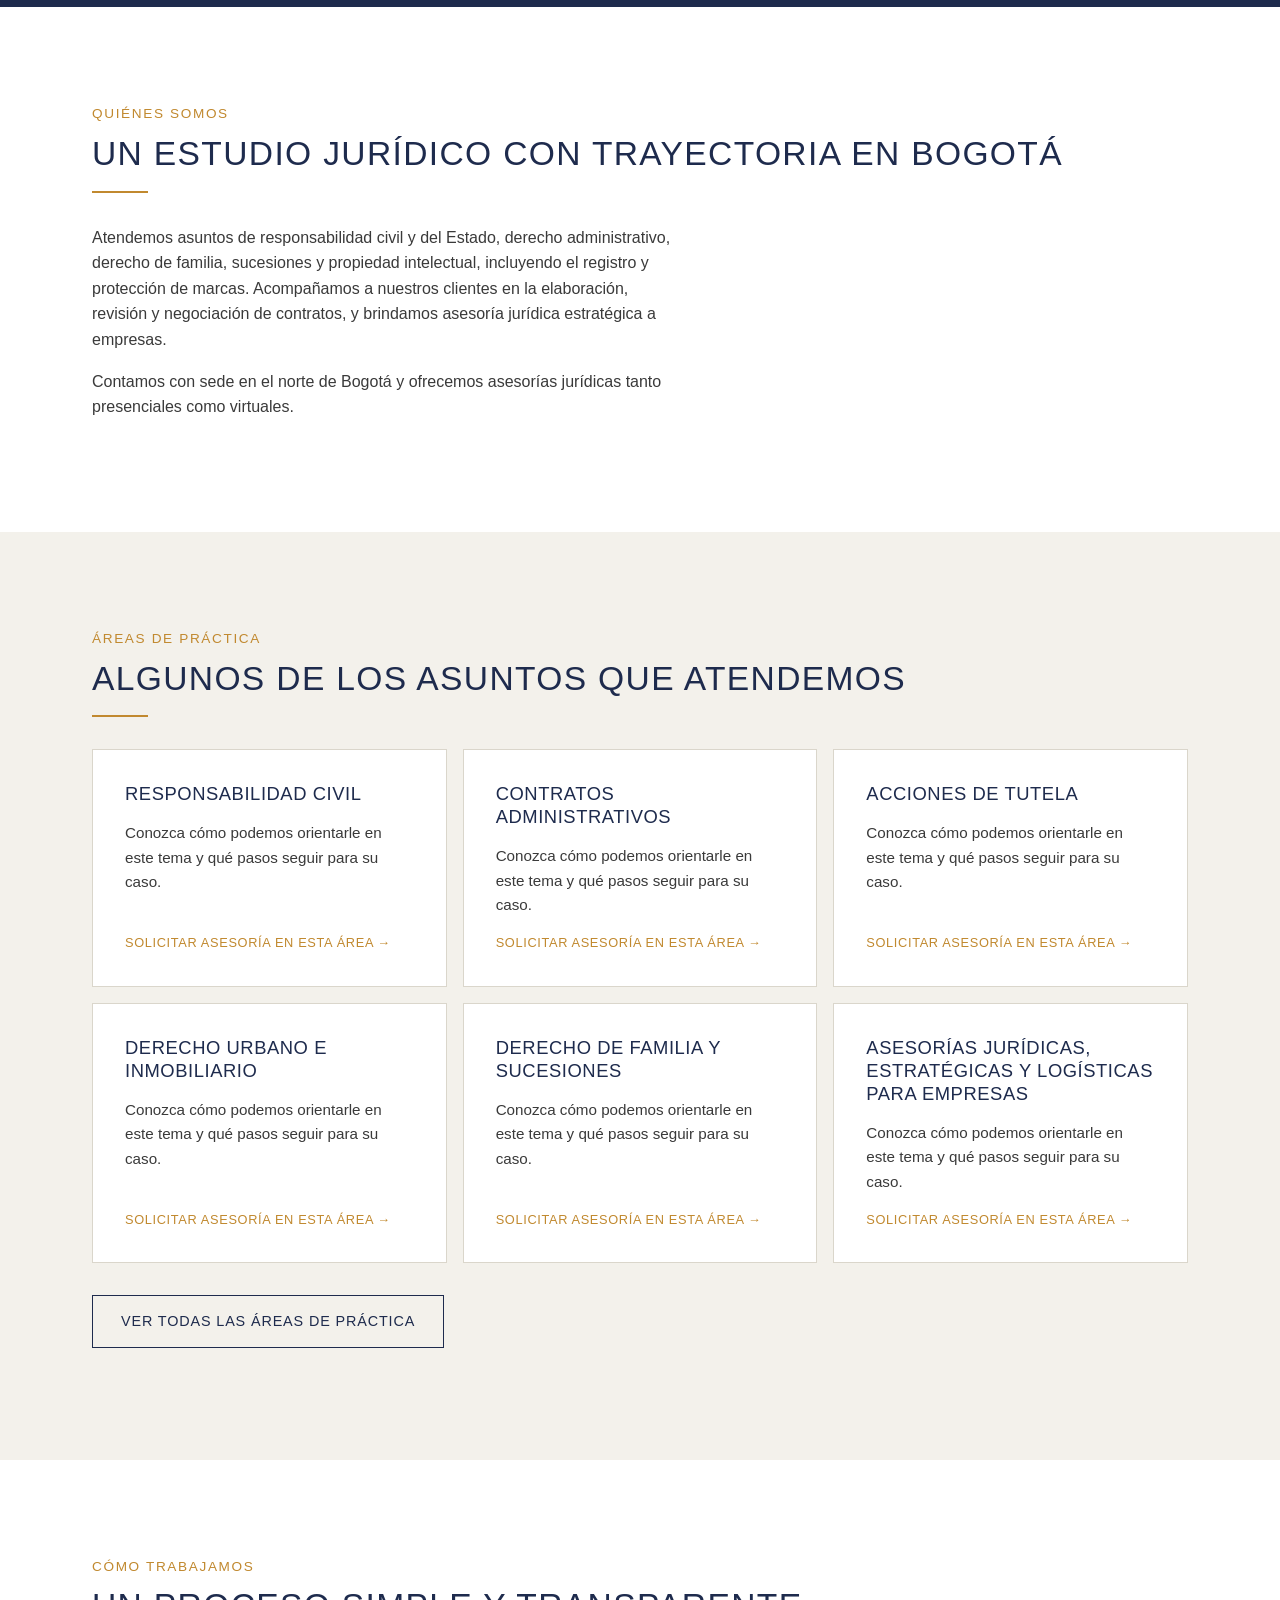
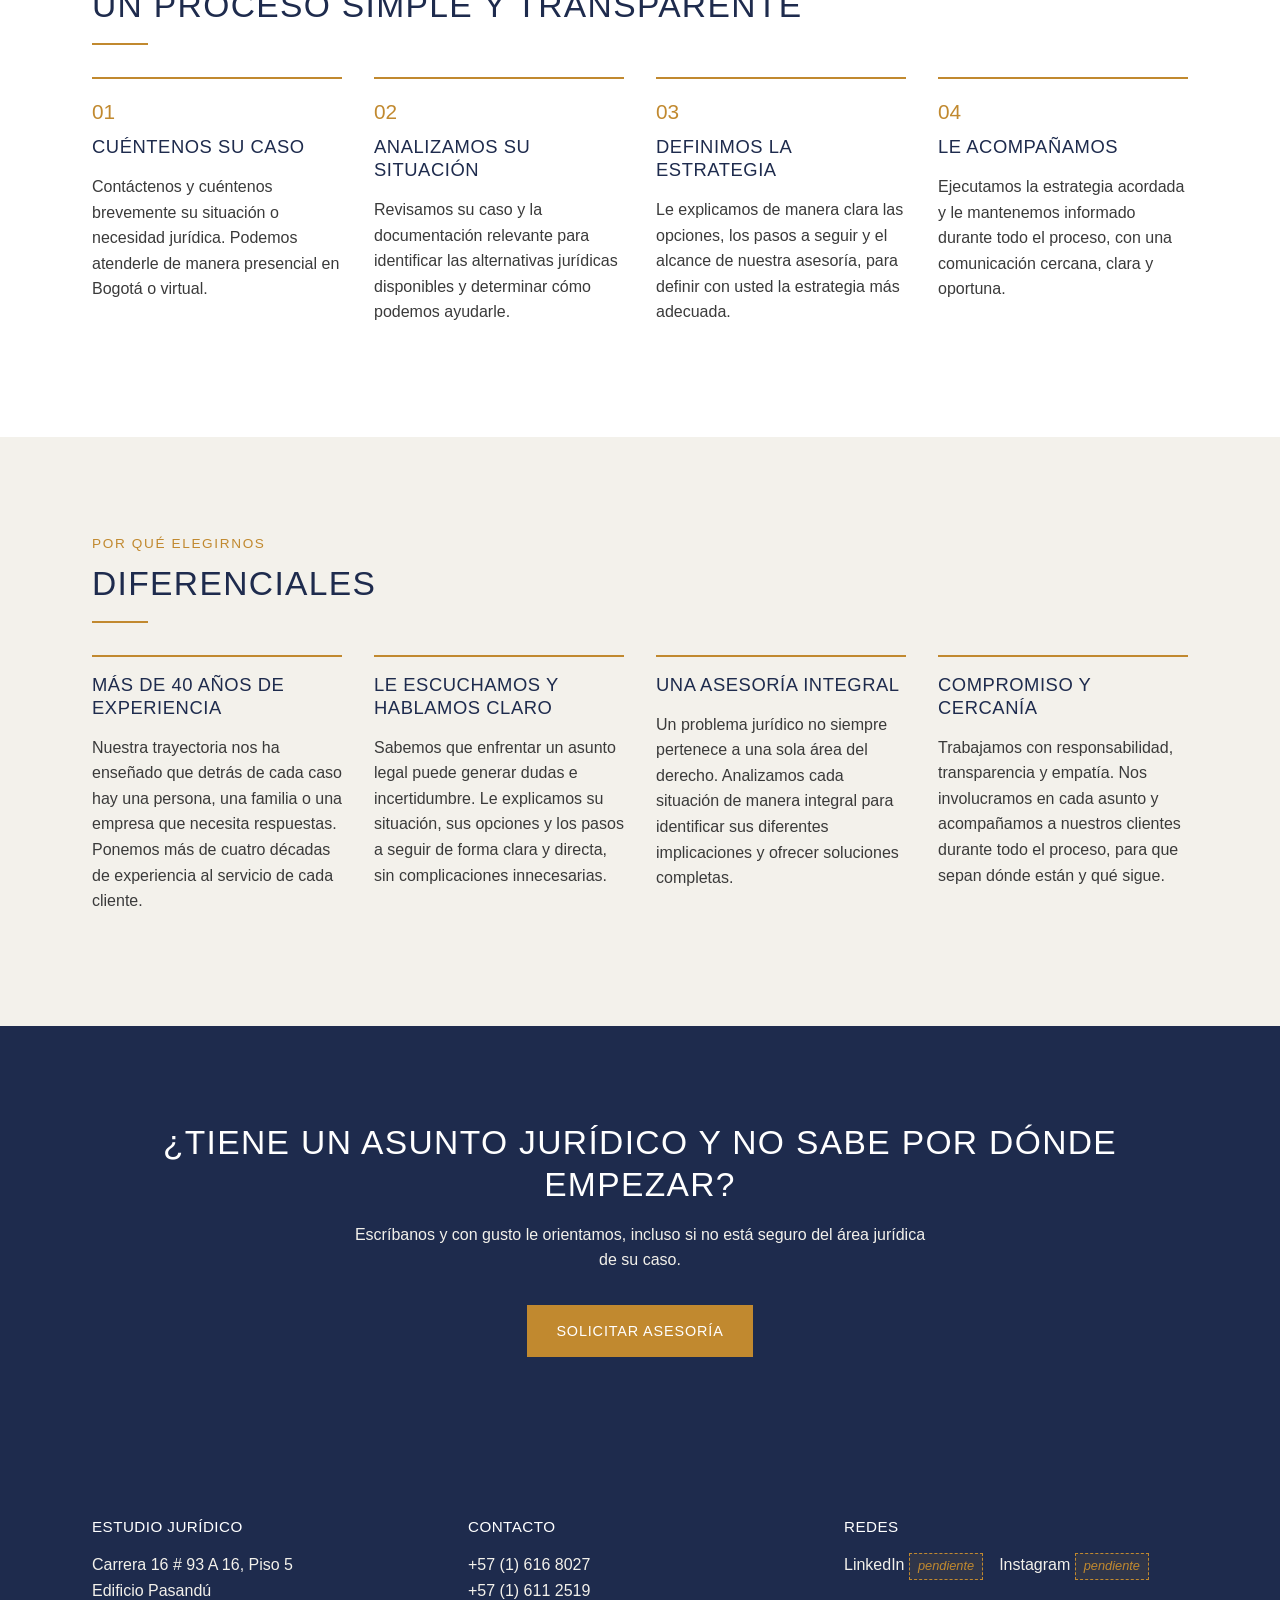
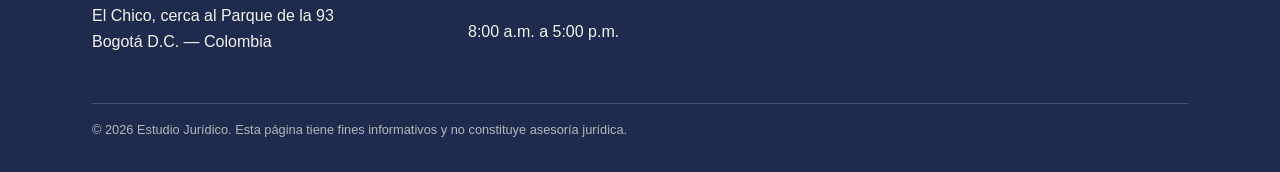
==== commit 0d97a5dd: "Actualiza portada: hero en dos columnas con foto de oficina" ====
--- a/index.html
+++ b/index.html
@@ -18,14 +18,18 @@
 <main>
 
   <section class="hero">
-    <img src="assets/img/oficina.jpg" alt="" class="hero-imagen-fondo" aria-hidden="true">
-    <div class="container">
-      <span class="eyebrow">Estudio Jurídico — Bogotá, Colombia</span>
-      <h1>Asesoría jurídica clara, seria y a su lado en cada etapa del proceso.</h1>
-      <p>Acompañamos a personas y empresas en asuntos de responsabilidad civil y del Estado, derecho de familia, contratos y más, con un trato directo y profesional.</p>
-      <div class="hero-acciones">
-        <a class="btn btn-ocre" href="contacto.html">Solicitar asesoría</a>
-        <a class="btn btn-secundario" style="border-color:var(--marfil); color:var(--marfil);" href="areas-de-practica.html">Ver áreas de práctica</a>
+    <div class="hero-inner">
+      <div class="hero-texto">
+        <span class="eyebrow">Estudio Jurídico — Bogotá, Colombia</span>
+        <h1>Asesoría jurídica clara, seria y a su lado en cada etapa del proceso.</h1>
+        <p>Acompañamos a personas y empresas en asuntos de responsabilidad civil y del Estado, derecho de familia, contratos y más, con un trato directo y profesional.</p>
+        <div class="hero-acciones">
+          <a class="btn btn-ocre" href="contacto.html">Solicitar asesoría</a>
+          <a class="btn btn-secundario" style="border-color:var(--marfil); color:var(--marfil);" href="areas-de-practica.html">Ver áreas de práctica</a>
+        </div>
+      </div>
+      <div class="hero-media">
+        <img src="assets/img/oficina.jpg" alt="Biblioteca jurídica y sala de reuniones del Estudio Jurídico en su sede del norte de Bogotá">
       </div>
     </div>
   </section>
--- a/css/styles.css
+++ b/css/styles.css
@@ -8,8 +8,8 @@
   --gris-texto: #3A3A3A;
   --gris-borde: #DAD6CB;
 
-  --fuente-titulos: 'Jost', 'Century Gothic', sans-serif;
-  --fuente-cuerpo: 'Lato', 'Segoe UI', sans-serif;
+  --fuente-titulos: 'Palanquin Dark', 'Jost', sans-serif;
+  --fuente-cuerpo: 'Palanquin', 'Segoe UI', sans-serif;
 
   --max-width: 1160px;
   --space-xs: 0.5rem;
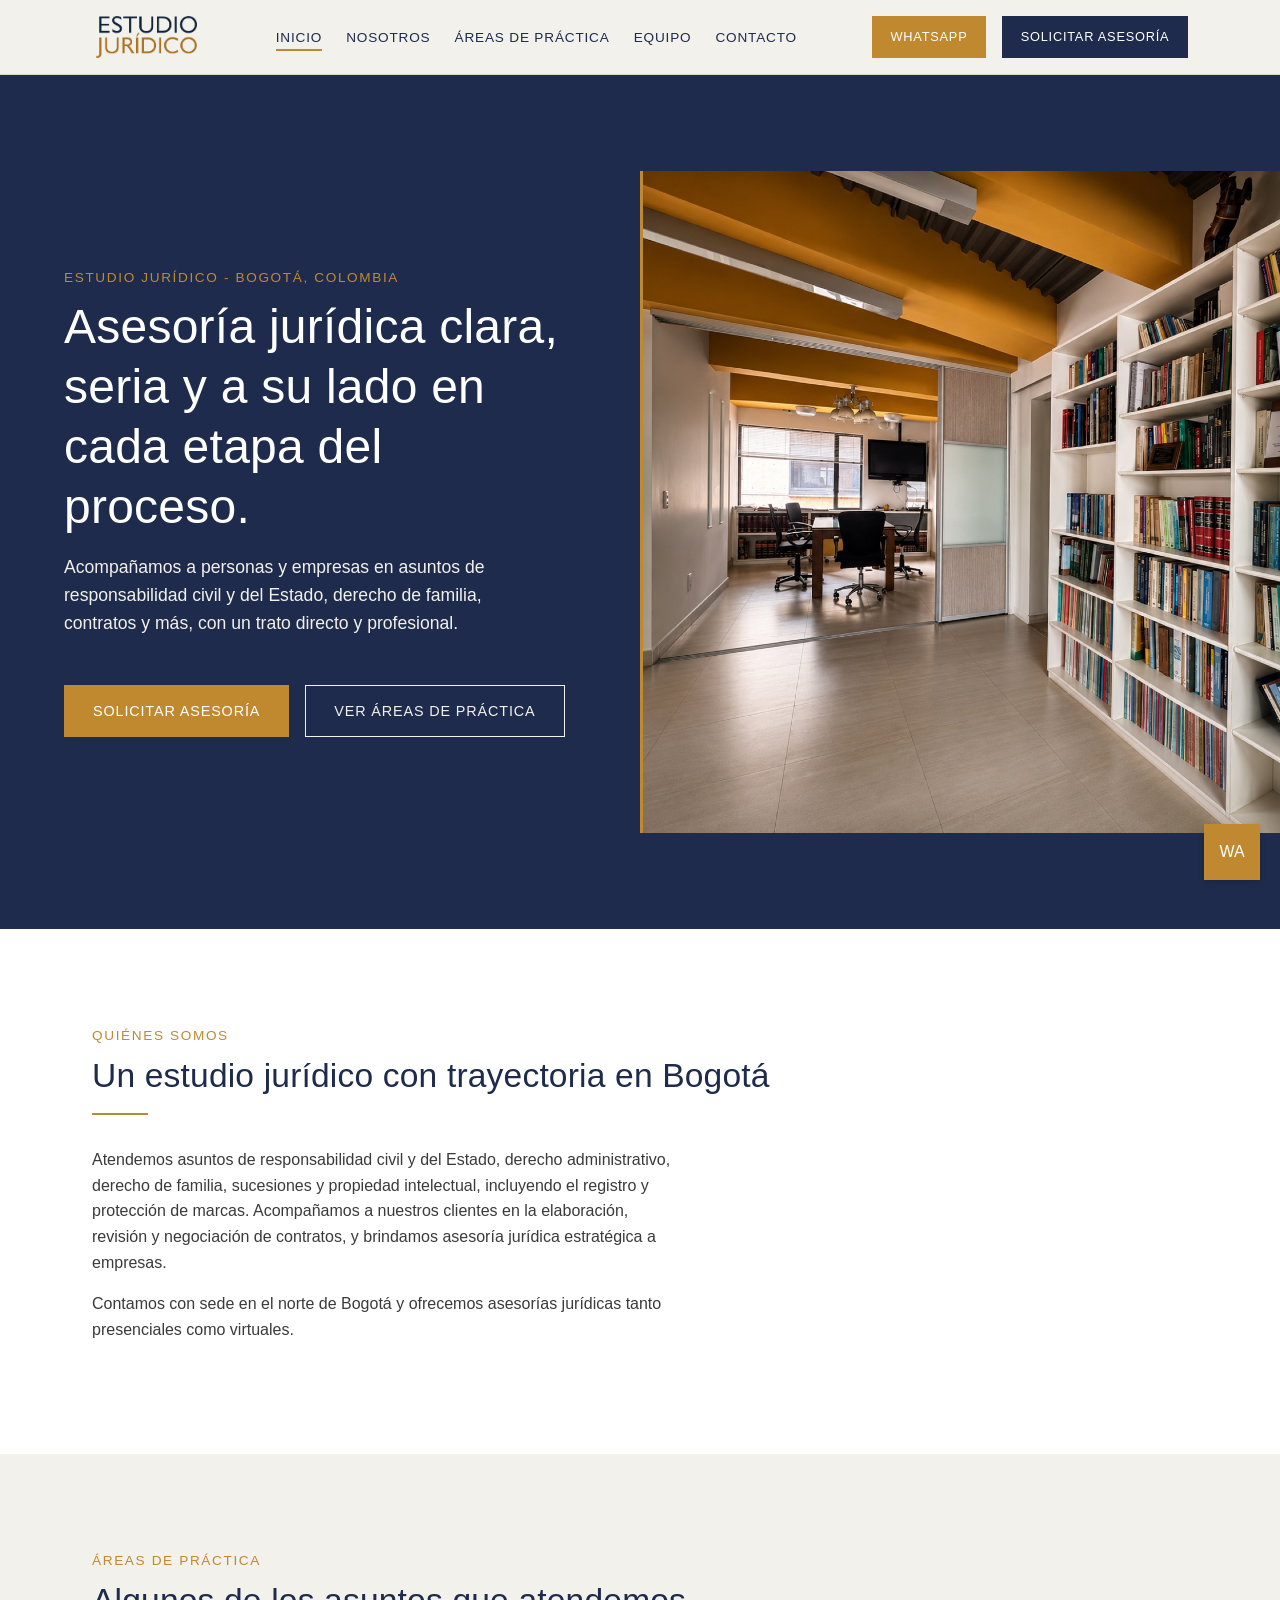
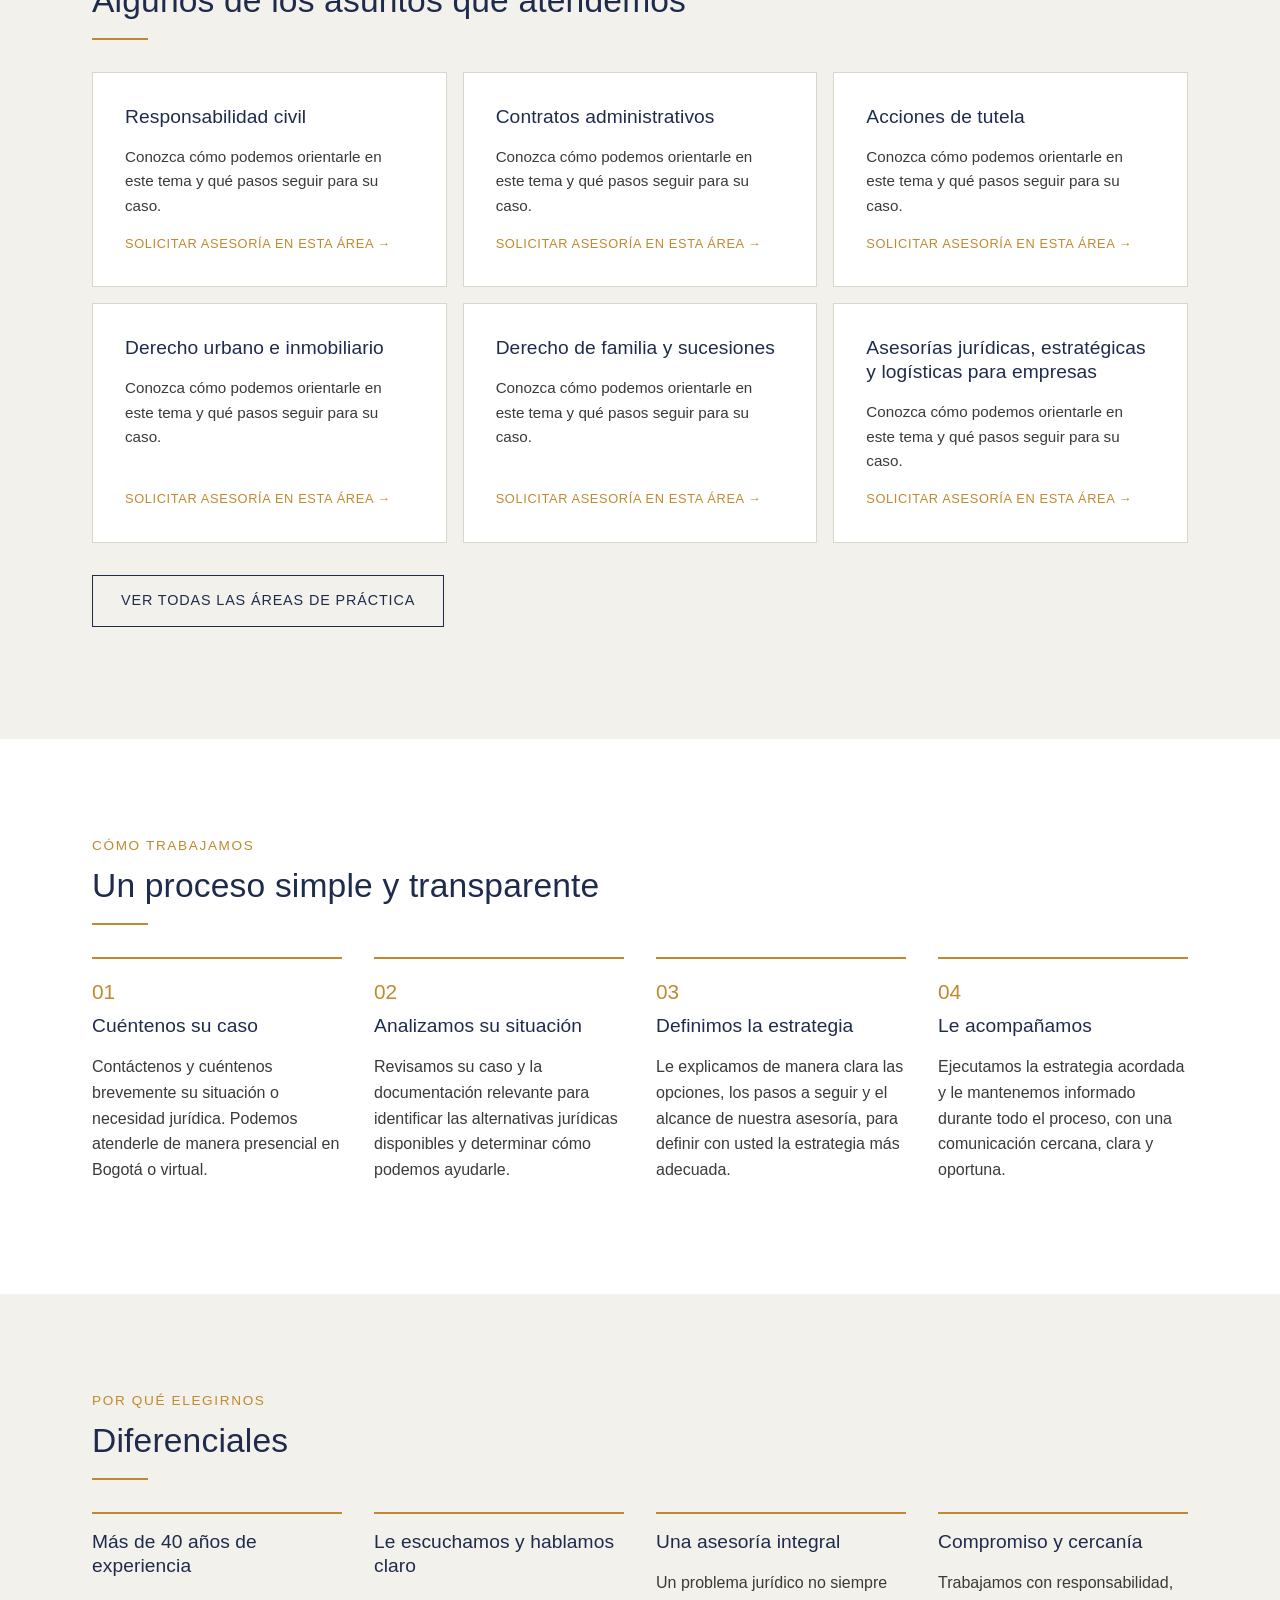
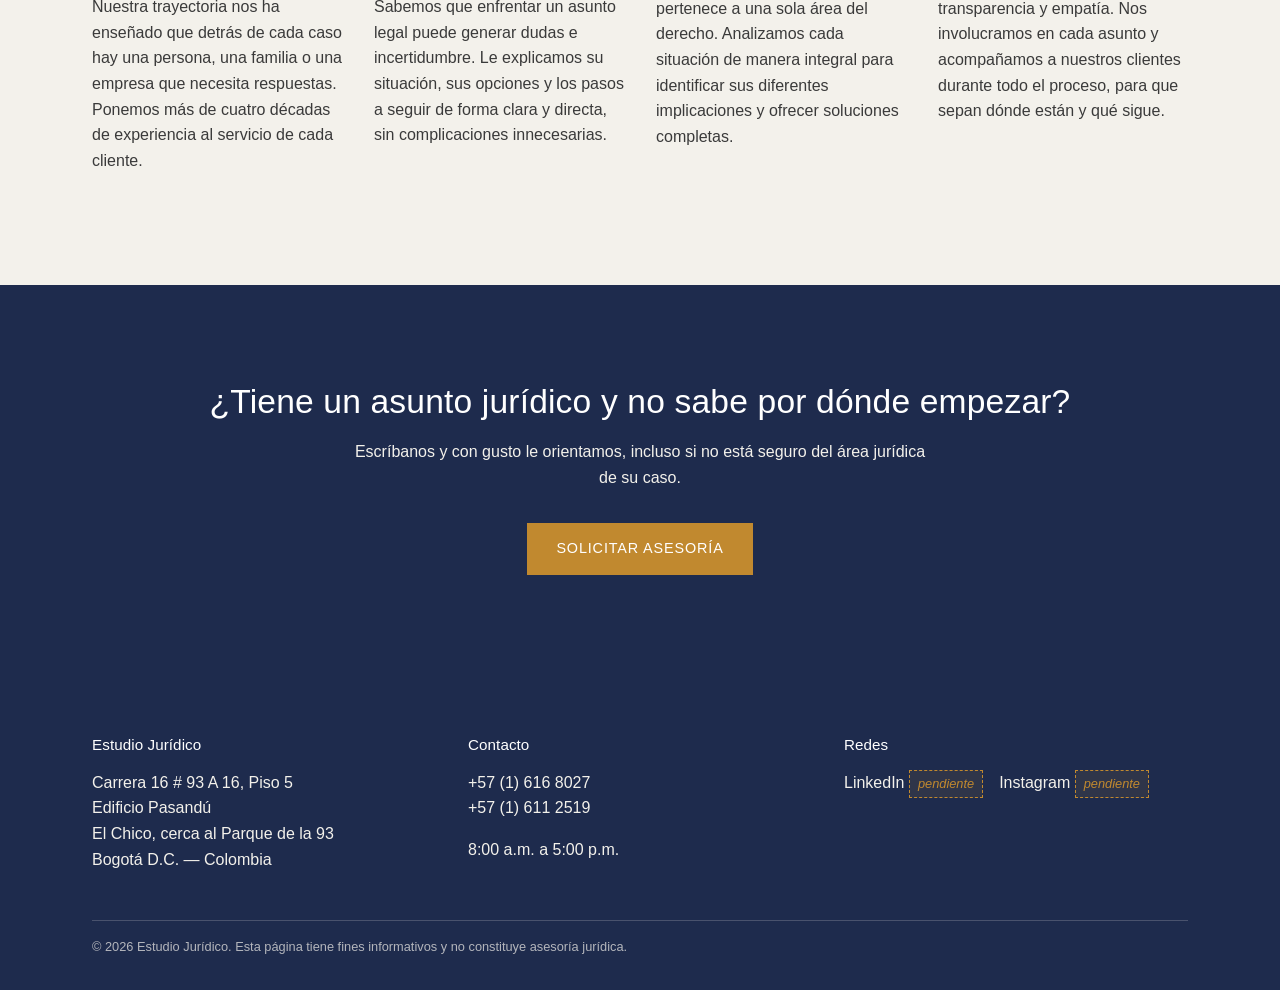
==== commit 23d691d6: "Guiones cortos en todo el sitio y titulo de pestana en index" ====
--- a/index.html
+++ b/index.html
@@ -3,7 +3,7 @@
 <head>
 <meta charset="UTF-8">
 <meta name="viewport" content="width=device-width, initial-scale=1">
-<title>Estudio Jurídico — Asesoría jurídica en Bogotá</title>
+<title>Asesoría Jurídica en Colombia | Estudio Jurídico</title>
 <meta name="description" content="Estudio Jurídico: asesoría jurídica seria y cercana en Bogotá. Daños y perjuicios, responsabilidad civil y del Estado, derecho de familia, contratos, tutelas y más.">
 <link rel="icon" type="image/svg+xml" href="assets/img/favicon.svg">
 <link rel="preconnect" href="https://fonts.googleapis.com">
@@ -20,7 +20,7 @@
   <section class="hero">
     <div class="hero-inner">
       <div class="hero-texto">
-        <span class="eyebrow">Estudio Jurídico — Bogotá, Colombia</span>
+        <span class="eyebrow">Estudio Jurídico - Bogotá, Colombia</span>
         <h1>Asesoría jurídica clara, seria y a su lado en cada etapa del proceso.</h1>
         <p>Acompañamos a personas y empresas en asuntos de responsabilidad civil y del Estado, derecho de familia, contratos y más, con un trato directo y profesional.</p>
         <div class="hero-acciones">
--- a/css/styles.css
+++ b/css/styles.css
@@ -8,7 +8,7 @@
   --gris-texto: #3A3A3A;
   --gris-borde: #DAD6CB;
 
-  --fuente-titulos: 'Palanquin Dark', 'Jost', sans-serif;
+  --fuente-titulos: 'Palanquin Dark', 'Palanquin', 'Segoe UI', sans-serif;
   --fuente-cuerpo: 'Palanquin', 'Segoe UI', sans-serif;
 
   --max-width: 1160px;
@@ -48,17 +48,16 @@
 
 h1, h2, h3, h4 {
   font-family: var(--fuente-titulos);
-  font-weight: 400;
+  font-weight: 500;
   color: var(--navy);
-  text-transform: uppercase;
-  letter-spacing: 0.04em;
+  letter-spacing: 0.005em;
   line-height: 1.25;
   margin: 0 0 var(--space-sm);
 }
 
 h1 { font-size: clamp(1.9rem, 4vw, 3rem); }
 h2 { font-size: clamp(1.5rem, 3vw, 2.1rem); }
-h3 { font-size: 1.15rem; letter-spacing: 0.03em; }
+h3 { font-size: 1.2rem; letter-spacing: 0.005em; }
 
 p {
   margin: 0 0 var(--space-sm);
@@ -285,38 +284,65 @@
   .nav-mobile { display: none !important; }
 }
 
-/* Hero */
+/* Hero — portada en dos columnas: texto sobre navy + foto real a plena calidad */
 
 .hero {
-  position: relative;
   background: var(--navy);
   color: var(--marfil);
-  padding: var(--space-xl) 0;
   overflow: hidden;
 }
 
-.hero-imagen-fondo {
+.hero-inner {
+  display: grid;
+  grid-template-columns: 1fr;
+}
+
+.hero-texto {
+  padding: var(--space-xl) var(--space-md);
+}
+
+.hero-texto .eyebrow { color: var(--ocre); }
+.hero-texto h1 { color: var(--blanco); }
+.hero-texto p { color: var(--marfil); font-size: 1.1rem; max-width: 48ch; }
+
+.hero-acciones {
+  display: flex;
+  flex-wrap: wrap;
+  gap: var(--space-sm);
+  margin-top: var(--space-md);
+}
+
+.hero-media {
+  position: relative;
+  min-height: 300px;
+  border-top: 3px solid var(--ocre);
+}
+
+.hero-media img {
   position: absolute;
   inset: 0;
   width: 100%;
   height: 100%;
   object-fit: cover;
-  opacity: 0.25;
-}
-
-.hero .container {
-  position: relative;
-}
-
-.hero .eyebrow { color: var(--ocre); }
-.hero h1 { color: var(--blanco); }
-.hero p { color: var(--marfil); font-size: 1.1rem; }
-
-.hero-acciones {
-  display: flex;
-  flex-wrap: wrap;
-  gap: var(--space-sm);
-  margin-top: var(--space-md);
+  object-position: 50% 55%;
+}
+
+@media (min-width: 960px) {
+  .hero-inner {
+    grid-template-columns: 1fr 1fr;
+    align-items: stretch;
+    min-height: 540px;
+  }
+  .hero-texto {
+    display: flex;
+    flex-direction: column;
+    justify-content: center;
+    padding: var(--space-xl) clamp(2rem, 5vw, 5rem);
+  }
+  .hero-media {
+    border-top: none;
+    border-left: 3px solid var(--ocre);
+  }
 }
 
 /* Tarjetas de área */
